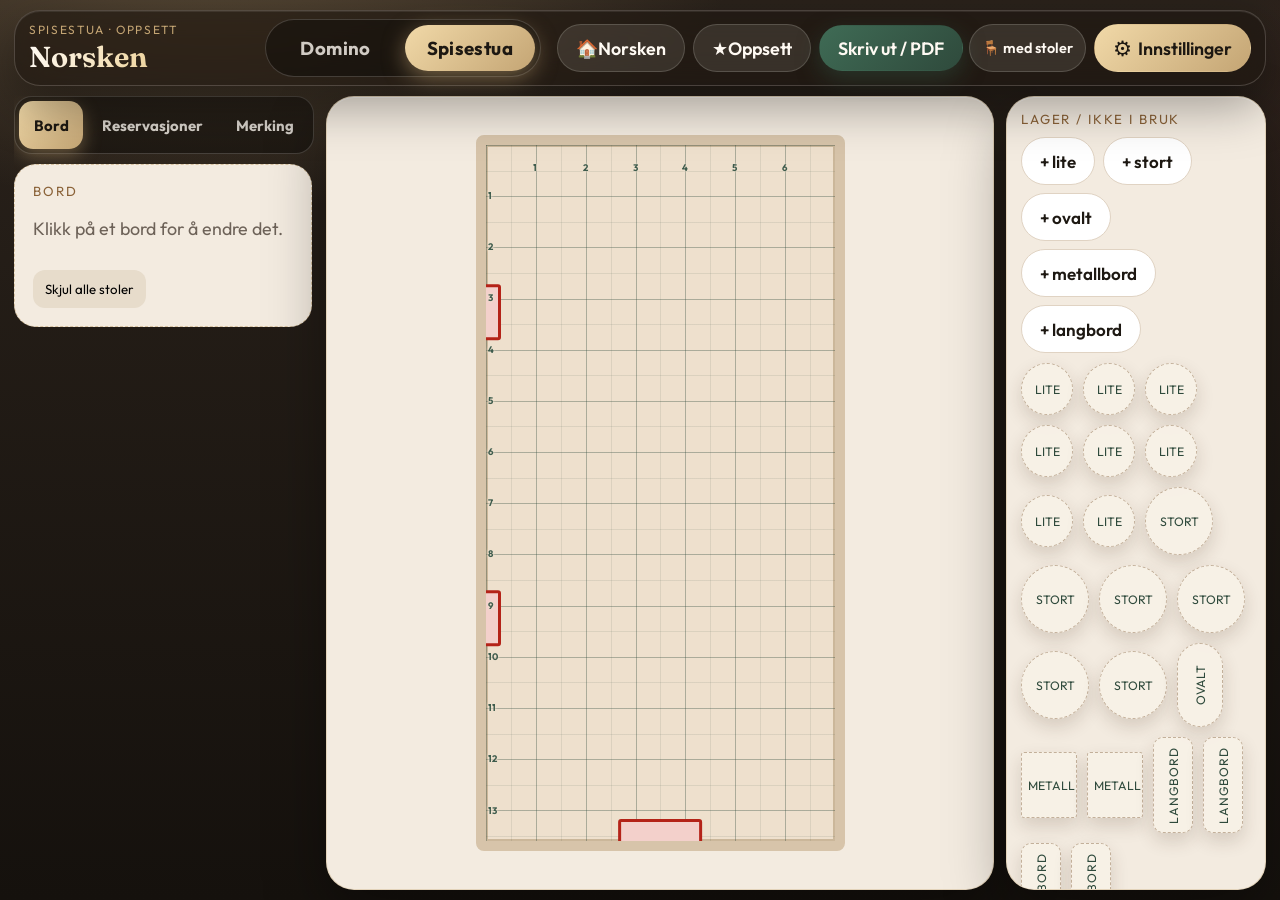
==== extension/index.html @ c7f2cb98 "🏠 Norsken: rooms placed like the real floor plan - The map follows the floor plan: 1772, 1814 and 18" ====
<!DOCTYPE html>
<html lang="no">
  <head>
    <meta charset="utf-8" />
    <meta name="viewport" content="width=device-width, initial-scale=1, viewport-fit=cover" />
    <meta name="theme-color" content="#2a241c" />
    <title>Norsken — Spisestua</title>
    <link rel="preconnect" href="https://fonts.googleapis.com" />
    <link rel="preconnect" href="https://fonts.gstatic.com" crossorigin />
    <link
      href="https://fonts.googleapis.com/css2?family=Fraunces:opsz,wght@9..144,500;9..144,650&family=Outfit:wght@400;500;600;700&display=swap"
      rel="stylesheet"
    />
    <link rel="stylesheet" href="styles.css?v=23" />
  </head>
  <body>
    <div class="app">
      <div class="update-bar" id="update-bar" role="status" hidden>
        <p class="update-text" id="update-text"></p>
        <div class="update-actions">
          <a class="chip big primary" id="update-download" href="https://github.com/uwu6967/norsken/releases/latest" target="_blank" rel="noopener">Last ned</a>
          <button type="button" class="chip big" id="update-reload">Oppdater nå</button>
          <button type="button" class="chip big ghost" id="update-later">Senere</button>
        </div>
      </div>
      <header class="topbar">
        <div class="brand">
          <p class="kicker" data-i18n="kicker">Spisestua · oppsett</p>
          <h1>Norsken</h1>
        </div>
        <nav class="room-switch" aria-label="Rom">
          <button type="button" class="room-tab" data-room="domino">Domino</button>
          <button type="button" class="room-tab" data-room="spisestua">Spisestua</button>
        </nav>
        <div class="topbar-actions">
          <button type="button" class="chip big" id="house-btn" aria-haspopup="dialog" aria-controls="house">🏠 <span id="house-btn-text">Norsken</span></button>
          <button type="button" class="chip big" id="mine-btn" aria-haspopup="dialog" aria-controls="mine-panel">★ <span id="mine-btn-text">Oppsett</span></button>
          <span class="print-group">
            <a class="chip big primary" id="print-btn" href="print.html" target="_blank" rel="noopener">Skriv ut / PDF</a>
            <button type="button" class="chip print-chairs" id="print-chairs" aria-pressed="true" title="Skal stolene være med på utskriften?">🪑 med stoler</button>
          </span>
          <button type="button" class="chip big gear" id="settings-btn" aria-haspopup="dialog" aria-controls="settings">
            <span aria-hidden="true">⚙</span> <span id="settings-btn-text">Innstillinger</span>
          </button>
          <span class="chip sync" id="sync-status" hidden></span>
        </div>
      </header>

      <!-- Mine oppsett: lagrede bordoppsett -->
      <div class="settings-backdrop" id="mine-backdrop" hidden></div>
      <div class="house" id="house" role="dialog" aria-modal="true" aria-labelledby="house-title" hidden>
        <div class="house-card">
          <div class="house-head">
            <div>
              <p class="kicker" id="house-kicker">Norsken</p>
              <h2 id="house-title">Hvor er det folk i dag?</h2>
            </div>
            <button type="button" class="icon-btn settings-close" id="house-close" aria-label="Lukk">✕</button>
          </div>
          <div class="house-times" id="house-times"></div>
          <div class="house-body">
            <svg class="house-map" id="house-map" viewBox="190 690 1360 670" role="img" aria-label="Kart over Norsken"></svg>
            <div class="house-side" id="house-side"></div>
          </div>
          <p class="house-note" id="house-note"></p>
        </div>
      </div>
      <aside class="settings" id="mine-panel" role="dialog" aria-modal="true" aria-labelledby="mine-title" hidden>
        <div class="settings-head">
          <h2 id="mine-title">Oppsett</h2>
          <button type="button" class="icon-btn settings-close" id="mine-close" aria-label="Lukk">✕</button>
        </div>
        <section class="set-group">
          <p class="set-title" id="ready-title">Ferdige oppsett</p>
          <button type="button" class="chip big preset-row" id="preset-btn">Vanlig oppsett</button>
          <button type="button" class="chip big preset-row" id="lunch-btn">Lunsj-oppsett</button>
          <button type="button" class="chip big preset-row" id="jul-btn">Jul-oppsett</button>
          <button type="button" class="chip big preset-row danger-row" id="reset-btn">Tomt rom</button>
          <button type="button" class="chip big preset-row undo-row" id="undo-btn" hidden>↶ Angre</button>
        </section>
        <p class="set-note" id="mine-note">Lagre bordene slik de står nå, og hent dem fram igjen med ett trykk. Navn og merking blir ikke lagret.</p>
        <section class="set-group">
          <label for="mine-name" id="mine-name-label">Navn på oppsettet</label>
          <input id="mine-name" type="text" maxlength="40" autocomplete="off" placeholder="f.eks. Jul-oppsett" />
          <button type="button" class="chip big primary" id="mine-save">Lagre det som står nå</button>
          <p class="set-note" id="mine-msg" hidden></p>
        </section>
        <section class="set-group">
          <p class="set-title" id="mine-list-title">Lagrede oppsett</p>
          <ul class="mine-list" id="mine-list"></ul>
        </section>
        <section class="set-group">
          <p class="set-title" id="mine-move-title">Til en annen PC</p>
          <p class="set-note" id="mine-move-note">Last ned oppsettene som en fil, og åpne fila på den andre PC-en (nettsiden, utvidelsen eller jobb-PC-en).</p>
          <div class="set-pair">
            <button type="button" class="chip big preset-row" id="mine-export">Last ned som fil</button>
            <label class="chip big preset-row" id="mine-import-label">
              <input type="file" id="mine-import" accept=".json,application/json" hidden />
              <span id="mine-import-text">Åpne oppsett-fil</span>
            </label>
          </div>
        </section>
      </aside>

      <!-- Alle innstillinger på ett sted -->
      <div class="settings-backdrop" id="settings-backdrop" hidden></div>
      <aside class="settings" id="settings" role="dialog" aria-modal="true" aria-labelledby="settings-title" hidden>
        <div class="settings-head">
          <h2 id="settings-title">Innstillinger</h2>
          <button type="button" class="icon-btn settings-close" id="settings-close" aria-label="Lukk">✕</button>
        </div>

        <section class="set-group">
          <p class="set-title" id="set-lang-title">Språk</p>
          <button type="button" class="chip toggle-row" id="lang-btn">NO</button>
        </section>

        <section class="set-group">
          <p class="set-title" id="set-view-title">Vis på kartet</p>
          <button type="button" class="chip toggle-row on" id="grid-btn">Rutenett</button>
          <button type="button" class="chip toggle-row on" id="chairs-btn">Med stoler</button>
        </section>

        <section class="set-group">
          <p class="set-title" id="set-book-title">Bordfordeling</p>
          <label for="book-order" id="book-order-label">Prioritet</label>
          <input id="book-order" type="text" autocomplete="off" />
          <p class="set-sub" id="overflow-title">Når Spisestua er full</p>
          <div class="set-pair">
            <button type="button" class="chip toggle-row" id="overflow-redeck">Dekk om et bord (↻)</button>
            <button type="button" class="chip toggle-row" id="overflow-domino">Bruk Domino</button>
          </div>
          <label for="sit-minutes" id="sit-label">Minutter før et bord kan dekkes om</label>
          <input id="sit-minutes" type="number" inputmode="numeric" min="15" max="300" step="5" />
          <ul class="book-rules" id="book-rules"></ul>
        </section>

        <section class="set-group">
          <p class="set-title" id="set-measure-title">Mål</p>
          <button type="button" class="chip toggle-row" id="measure-btn">Mål</button>
          <section class="measure-panel" id="measure-panel" hidden>
            <div class="measure-head">
              <p class="kicker" id="measure-title">Mål i cm</p>
              <p class="measure-note" id="measure-note"></p>
            </div>
            <div class="measure-fields" id="measure-fields"></div>
          </section>
        </section>

      </aside>

      <p class="hint" id="hint" hidden>Blanke bord i lageret. Nummer følger plassen: 1 nede til venstre, 6 oppe til høyre, 16 i midten oppe. Høyre side er 6–11.</p>



      <div class="board">
        <aside class="leftcol" id="leftcol">
          <div class="tabs" role="tablist" aria-label="Verktøy">
            <button type="button" role="tab" class="tab on" data-tab="table" id="tab-table">Bord</button>
            <button type="button" role="tab" class="tab" data-tab="book" id="tab-book">Reservasjoner</button>
            <button type="button" role="tab" class="tab" data-tab="marks" id="tab-marks">Merking</button>
          </div>
          <div class="tab-pane" data-pane="table">
        <aside class="drawer" id="drawer" hidden>
          <div class="drawer-handle"></div>
          <div class="drawer-head">
            <div>
              <p class="kicker" id="drawer-kicker"></p>
              <h2 id="drawer-title"></h2>
            </div>
            <button type="button" class="icon-btn" id="close-drawer" aria-label="Close">✕</button>
          </div>
          <div class="drawer-actions" id="size-row"></div>
          <div class="drawer-actions">
            <button type="button" class="status-btn" id="rotate-btn">Roter</button>
            <button type="button" class="status-btn" id="to-tray-btn">Til lager</button>
          </div>
          <div class="label-row" id="label-row"></div>
          <div class="group-row" id="group-row"></div>
          <div class="drawer-measure" id="drawer-measure"></div>
        </aside>
          <aside class="drawer-empty" id="drawer-empty">
            <p class="kicker" id="drawer-empty-title">Bord</p>
            <p id="drawer-empty-text">Klikk på et bord for å endre det.</p>
            <button type="button" class="nudge wide chairs-toggle" id="chairs-toggle">Skjul alle stoler</button>
          </aside>
          </div>
          <div class="tab-pane" data-pane="book" hidden>
      <section class="brush-panel booking-panel" id="booking-panel">
        <p class="kicker" id="book-title">Reservasjoner</p>
        <div class="res-actions">
          <button type="button" class="chip big primary" id="res-paste">📋 <span id="res-paste-text">Lim inn fra ResDiary</span></button>
          <label class="chip big preset-row res-file">
            <input type="file" id="guest-file" accept=".csv,.txt,text/csv,text/plain" hidden />
            <span id="guest-open">Åpne fil</span>
          </label>
        </div>
        <p class="brush-note" id="res-note"></p>
        <input type="search" class="res-search" id="res-search" autocomplete="off" placeholder="🔍 Søk navn eller bord" aria-label="Søk" hidden />
        <div class="res-unplaced" id="guest-rack">
          <p class="set-title" id="res-unplaced-title">Uten bord</p>
          <ul class="guest-list" id="guest-list"></ul>
        </div>
        <div class="book-row">
          <button type="button" class="status-btn active" id="book-run">Fordel bord automatisk</button>
          <button type="button" class="status-btn" id="book-clear">Ta alle av bordene</button>
          <button type="button" class="status-btn" id="guest-clear">Tøm lista</button>
        </div>
        <p class="set-title" id="res-tables-title">Bordene</p>
        <p class="brush-note" id="res-move-note" hidden></p>
        <ul class="res-tables" id="res-tables"></ul>
      </section>
          </div>
          <div class="tab-pane" data-pane="marks" hidden>
      <section class="brush-panel">
        <p class="kicker" id="brush-title">Merking av plasser</p>
        <p class="brush-note" id="brush-note"></p>
        <div class="brush-row" id="brush-row"></div>
      </section>
      <section class="measure-list" id="measure-list">
        <p class="kicker" id="list-title" hidden>Målliste</p>
        <div id="list-body" hidden></div>
        <div class="seat-summary" id="seat-summary"></div>
        <div class="warnings" id="warnings"></div>
      </section>
          </div>
        </aside>
        <main class="stage">
          <div class="room-wrap">
            <div class="room" id="room" role="application" aria-label="Spisestua"></div>
          </div>
        </main>

        <aside class="tray" id="tray">

          <div class="tray-head">
            <p class="kicker" id="tray-title">Lager / ikke i bruk</p>
            <div class="add-row" id="add-row"></div>
          </div>
          <div class="tray-stack" id="tray-stack"></div>
          <div class="plate-rack">
            <p class="kicker" id="plate-title">Bordplater</p>
            <p class="plate-note" id="plate-note"></p>
            <div class="plate-stack" id="plate-stack"></div>
          </div>
        </aside>
      </div>


      <div class="toast" id="toast" role="status" hidden>
        <span id="toast-text"></span>
        <button type="button" class="toast-btn" id="toast-undo" hidden>↶ Angre</button>
      </div>

      <aside class="painting-card seat-editor" id="seat-editor" role="dialog" aria-labelledby="seat-editor-title" hidden>
        <div class="painting-card-head">
          <h3 id="seat-editor-title">Stol</h3>
          <button type="button" class="icon-btn" id="seat-editor-close" aria-label="Lukk">✕</button>
        </div>
        <p class="set-title" id="seat-editor-mark-title">Merking</p>
        <div class="brush-row chair-marks" id="seat-editor-marks"></div>
        <label for="seat-editor-name" id="seat-editor-name-label">Navn på stolen</label>
        <input id="seat-editor-name" type="text" maxlength="60" autocomplete="off" />
        <label for="seat-editor-input" id="seat-editor-note-label">Notat</label>
        <input id="seat-editor-input" type="text" maxlength="60" autocomplete="off" />
        <div class="book-row">
          <button type="button" class="status-btn active" id="seat-editor-save">Lagre</button>
          <button type="button" class="status-btn" id="seat-editor-clear">Fjern alt</button>
        </div>
      </aside>

      <aside class="painting-card" id="painting-card" hidden>
        <div class="painting-card-head">
          <div>
            <p class="kicker" id="painting-kicker">Maleri</p>
            <h3 id="painting-desc"></h3>
          </div>
          <button type="button" class="icon-btn" id="close-painting" aria-label="Lukk">✕</button>
        </div>
        <label for="painting-name" id="painting-name-label">Navn</label>
        <input id="painting-name" type="text" maxlength="60" autocomplete="off" />
        <p class="painting-hint" id="painting-hint"></p>
      </aside>

    </div>
    <script src="app.js?v=24"></script>
  </body>
</html>
---- extension/styles.css ----
:root {
  --ink: #1d1812;
  --muted: #6d6258;
  --paper: #f3ebe0;
  --paper-2: #e7dccb;
  --pine: #2f4a3c;
  --cream: #fffaf3;
  --door: #b42318;
  --window: #8a6238;
  --gold: #c4a574;
  --warn: #b42318;
  --shadow: 0 18px 50px rgba(40, 28, 16, 0.18);
  --radius: 22px;
}

* {
  box-sizing: border-box;
}

html,
body {
  margin: 0;
  min-height: 100%;
  background:
    radial-gradient(1200px 600px at 10% -10%, #fff7ea 0%, transparent 50%),
    linear-gradient(180deg, #2a241c 0%, #1a1612 100%);
  color: var(--ink);
  font-family: Outfit, system-ui, sans-serif;
}

.app {
  max-width: 1180px;
  margin: 0 auto;
  padding: 18px 16px calc(24px + env(safe-area-inset-bottom));
}

.topbar {
  display: flex;
  justify-content: space-between;
  gap: 12px;
  align-items: end;
  color: var(--cream);
}

.kicker {
  margin: 0 0 2px;
  letter-spacing: 0.14em;
  text-transform: uppercase;
  font-size: 0.68rem;
  color: var(--gold);
}

h1 {
  margin: 0;
  font-family: Fraunces, Georgia, serif;
  font-size: 2.1rem;
  font-weight: 650;
}

.hint {
  color: rgba(255, 250, 243, 0.72);
  font-size: 0.92rem;
  margin: 12px 0 16px;
}

.topbar-actions,
.add-row,
.drawer-actions,
.numbers {
  display: flex;
  flex-wrap: wrap;
  gap: 8px;
}

.chip,
.icon-btn,
.status-btn,
.num-btn,
.add-btn,
.nudge {
  border: 0;
  cursor: pointer;
  font: inherit;
}

.chip,
.add-btn {
  background: rgba(255, 250, 243, 0.1);
  color: var(--cream);
  border: 1px solid rgba(255, 250, 243, 0.16);
  border-radius: 999px;
  padding: 8px 12px;
  font-size: 0.82rem;
  text-decoration: none;
  display: inline-flex;
  align-items: center;
}

.chip.ghost {
  opacity: 0.72;
}

.chip.on {
  background: var(--gold);
  color: var(--ink);
  border-color: transparent;
}

/* --- Mål panel ---------------------------------------------------------- */

.measure-panel {
  background: var(--paper);
  border-radius: 22px;
  box-shadow: var(--shadow);
  padding: 14px 16px 16px;
  margin-bottom: 14px;
}

.measure-panel .kicker {
  color: var(--window);
}

.measure-note {
  margin: 2px 0 12px;
  font-size: 0.84rem;
  color: var(--muted);
  max-width: 62ch;
}

.measure-fields {
  display: grid;
  grid-template-columns: repeat(auto-fit, minmax(170px, 1fr));
  gap: 10px 14px;
}

.field {
  display: grid;
  gap: 5px;
  font-size: 0.8rem;
  color: var(--muted);
}

.field .est {
  font-style: normal;
  font-size: 0.68rem;
  letter-spacing: 0.06em;
  text-transform: uppercase;
  color: var(--door);
  background: #f7ddd9;
  border-radius: 999px;
  padding: 1px 7px;
  margin-left: 4px;
}

input,
textarea {
  width: 100%;
  border: 1px solid #e0d3c3;
  border-radius: 12px;
  padding: 10px 12px;
  font: inherit;
  color: var(--ink);
  background: white;
}

.board {
  display: grid;
  gap: 14px;
}

.stage,
.tray,
.drawer,
.measure-list {
  background: var(--paper);
  border-radius: 28px;
  box-shadow: var(--shadow);
}

.stage {
  padding: 16px 14px 12px;
}

.room-wrap {
  position: relative;
}

.room {
  position: relative;
  width: min(100%, calc(72vh * 7 / 13.6), 460px);
  margin: 0 auto;
  aspect-ratio: 7 / 13.6;
  background: #eee0cd;
  border: 10px solid #d7c4aa;
  border-radius: 8px;
  box-shadow: inset 0 0 0 2px #cbb79a;
  overflow: hidden;
  touch-action: none;
}

.room.no-grid {
  background:
    linear-gradient(180deg, rgba(255, 255, 255, 0.35), transparent 18%),
    repeating-linear-gradient(90deg, #e9dcc9 0 18px, #e3d4bd 18px 36px);
}

/* metre grid — one square = 1 m, faint half-metre lines */
.grid-layer {
  position: absolute;
  inset: 0;
  pointer-events: none;
  z-index: 0;
  background-image:
    repeating-linear-gradient(90deg, rgba(47, 74, 60, 0.28) 0 1px, transparent 1px var(--m-x)),
    repeating-linear-gradient(180deg, rgba(47, 74, 60, 0.28) 0 1px, transparent 1px var(--m-y)),
    repeating-linear-gradient(90deg, rgba(47, 74, 60, 0.1) 0 1px, transparent 1px calc(var(--m-x) / 2)),
    repeating-linear-gradient(180deg, rgba(47, 74, 60, 0.1) 0 1px, transparent 1px calc(var(--m-y) / 2));
}

.ruler-layer {
  position: absolute;
  inset: 0;
  pointer-events: none;
  /* above the doors (4) and the furniture (5) or their tick numbers are
     hidden; below the tables (20). pointer-events:none keeps dragging intact. */
  z-index: 7;
  font-size: 0.56rem;
  font-weight: 700;
  color: #3f5c4d;
  text-shadow: 0 0 3px #eee0cd, 0 0 3px #eee0cd;
}

.ruler-layer .tick {
  position: absolute;
  line-height: 1;
}

.ruler-layer .tick.top {
  /* clear of the window strip (top: 0, height 1.6% + 3px border) — at 2px the
     metres under the glass were invisible, and on top of it they were ugly. */
  top: 2.6%;
  transform: translateX(-50%);
}

.ruler-layer .tick.left {
  left: 2px;
  transform: translateY(-50%);
}

.fixture {
  position: absolute;
}

.window {
  top: 0;
  left: 24%;
  width: 52%;
  height: 1.6%;
  pointer-events: none;
  background: linear-gradient(180deg, #c9e7f4, #7ea9c4);
  border-bottom: 3px solid var(--window);
  z-index: 2;
}

.door {
  background: #f3d0cb;
  border: 3px solid var(--door);
  border-radius: 3px;
  cursor: grab;
  touch-action: none;
  padding: 0;
  z-index: 4;
}

.door:active {
  cursor: grabbing;
}

.door.left {
  left: -1.2%;
  width: 5.5%;
  height: 8%;
  transform: translateY(-50%);
}

.door.bottom {
  bottom: -1%;
  width: 24%;
  height: 4.2%;
  transform: translateX(-50%);
}

.corner {
  top: 0;
  right: 0;
  width: 6%;
  height: 3.4%;
  pointer-events: none;
  background: #2b261f;
  border-radius: 0 0 0 3px;
  z-index: 2;
}

.furniture {
  position: absolute;
  transform: translate(-50%, -50%);
  display: grid;
  place-items: center;
  border: 2px solid #8a6238;
  border-radius: 4px;
  background: repeating-linear-gradient(45deg, #cbb08a 0 6px, #c0a37c 6px 12px);
  color: #3d3024;
  font: inherit;
  cursor: grab;
  touch-action: none;
  user-select: none;
  padding: 0;
  z-index: 5;
}

.furniture:active {
  cursor: grabbing;
}

.furn-tag {
  font-size: 0.46rem;
  letter-spacing: 0.06em;
  text-transform: uppercase;
  text-align: center;
  line-height: 1.1;
  padding: 0 2px;
}

.table {
  position: absolute;
  display: grid;
  place-items: center;
  transform: translate(-50%, -50%);
  border: 1px dashed #c3b09a;
  background: rgba(247, 241, 230, 0.96);
  color: var(--pine);
  font: inherit;
  box-shadow: 0 8px 18px rgba(60, 40, 20, 0.16);
  cursor: grab;
  touch-action: none;
  user-select: none;
  z-index: 6;
}

.table .stack {
  display: grid;
  place-items: center;
  gap: 1px;
  line-height: 1;
}

.table .floor-size {
  font-size: 0.48rem;
  letter-spacing: 0.06em;
  color: var(--muted);
}

.table:active,
.table.dragging {
  cursor: grabbing;
  z-index: 20;
}

.table.round {
  border-radius: 50%;
}

/* table 16: straight sides, round ends */
.table.oval {
  border-radius: 999px;
}

.table.plate {
  border-radius: 10px;
}

.table .num {
  font-family: Fraunces, Georgia, serif;
  font-weight: 650;
  line-height: 1;
  font-size: clamp(0.7rem, 2.4vw, 1.05rem);
}

.table .size-tag {
  font-size: 0.68rem;
  letter-spacing: 0.04em;
  text-transform: uppercase;
}

.drag-ghost {
  position: fixed !important;
  left: 0;
  top: 0;
  width: 72px !important;
  height: 72px !important;
  pointer-events: none !important;
  z-index: 80;
}

.drag-ghost.door.left {
  width: 22px !important;
  height: 56px !important;
}

.drag-ghost.door.bottom {
  width: 88px !important;
  height: 18px !important;
}

.table.selected {
  outline: 3px solid var(--ink);
  outline-offset: 3px;
  border-style: solid;
}

.scale-note {
  margin: 10px 0 2px;
  text-align: center;
  font-size: 0.74rem;
  letter-spacing: 0.06em;
  text-transform: uppercase;
  color: var(--muted);
}

.tray {
  padding: 14px;
  min-height: 180px;
  transition: box-shadow 0.15s ease, background 0.15s ease;
}

.tray.drop {
  background: #efe3d2;
  box-shadow: inset 0 0 0 3px var(--pine);
}

.tray-head {
  display: flex;
  justify-content: space-between;
  gap: 8px;
  align-items: start;
  margin-bottom: 10px;
}

.tray .kicker {
  color: var(--window);
}

.add-btn {
  background: white;
  color: var(--ink);
  border: 1px solid #e0d3c3;
}

.tray-stack {
  display: flex;
  flex-wrap: wrap;
  gap: 10px;
  align-items: center;
  min-height: 88px;
}

.tray .table {
  position: relative;
  left: auto;
  top: auto;
  transform: none;
}

.tray .table.small {
  width: 52px;
  height: 52px;
}

.tray .table.big {
  width: 68px;
  height: 68px;
}

.tray .table.long {
  width: 40px;
  height: 96px;
}

/* "LANGBORD" is ~63px wide and the tray pill is 40px, so the label used to
   spill over the neighbouring one. The pill is tall, not wide — run the text
   down it instead of across. */
.tray .table.long .size-tag {
  writing-mode: vertical-rl;
  transform: rotate(180deg);
  letter-spacing: 0.08em;
}

.tray .table .size-tag {
  max-width: 100%;
}

.drawer {
  margin-top: 14px;
  padding: 12px 16px 16px;
}

.drawer-handle {
  width: 44px;
  height: 4px;
  border-radius: 99px;
  background: #d8ccbe;
  margin: 0 auto 10px;
}

.drawer-head {
  display: flex;
  justify-content: space-between;
  align-items: start;
}

.drawer h2 {
  margin: 0;
  font-family: Fraunces, Georgia, serif;
}

.icon-btn {
  background: transparent;
  font-size: 1.1rem;
  color: var(--muted);
}

.status-btn,
.num-btn {
  border-radius: 999px;
  padding: 8px 12px;
  background: var(--paper-2);
}

.num-btn.active,
.status-btn.active {
  background: var(--pine);
  color: white;
}

/* A plate laid into a gap. It is a button now: clicking it takes the plate
   back out and the gap closes. */
.plate-insert {
  position: absolute;
  transform: translate(-50%, -50%);
  border: 1px solid #9c7f57;
  border-radius: 2px;
  background: repeating-linear-gradient(90deg, #e6d3b3 0 4px, #dcc59f 4px 8px);
  box-shadow: inset 0 0 0 1px rgba(255, 255, 255, 0.35);
  padding: 0;
  cursor: pointer;
  z-index: 6;
}

.plate-insert:hover,
.plate-insert:focus-visible {
  border-color: #7d1f1f;
  box-shadow: inset 0 0 0 1px rgba(255, 255, 255, 0.35), 0 0 0 2px rgba(125, 31, 31, 0.35);
}

.gap-target {
  position: absolute;
  transform: translate(-50%, -50%);
  border: 2px dashed #7d5a2e;
  border-radius: 3px;
  background: rgba(214, 178, 122, 0.3);
  pointer-events: none;
  z-index: 7;
}

/* number + people + guest name, side by side in the drawer */
.people-field .people-steps {
  display: inline-flex;
  align-items: center;
  gap: 4px;
}

.people-field .people-count {
  min-width: 1.6em;
  text-align: center;
  font-variant-numeric: tabular-nums;
}

/* the guest name is the long field: let it take the rest of the row, and the
   whole row on a phone */
.name-field {
  flex: 1 1 260px;
  min-width: 200px;
}

.name-field input {
  width: 100%;
  text-align: left;
  font-size: 0.95rem;
}

/* a guest name on the map: it is what the printout is really for, so it is
   the big text and the table number shrinks under it */
.table .guest-name {
  font-family: Fraunces, Georgia, serif;
  font-weight: 650;
  font-size: clamp(0.55rem, 1.5vw, 0.78rem);
  line-height: 1.05;
  text-align: center;
  overflow-wrap: anywhere;
  padding: 0 2px;
}

.table .num.small {
  font-size: 0.6rem;
  opacity: 0.65;
}

.plate-rack {
  margin-top: 16px;
  padding-top: 14px;
  border-top: 1px solid rgba(61, 48, 36, 0.18);
}

.plate-note {
  margin: 2px 0 10px;
  font-size: 0.8rem;
  line-height: 1.35;
  color: var(--muted);
}

.plate-note.warn {
  color: #7d1f1f;
  font-weight: 600;
}

.plate-line {
  margin: 8px 0 4px;
  font-size: 0.78rem;
  letter-spacing: 0.02em;
  color: var(--muted);
}

.plate-row {
  display: flex;
  flex-wrap: wrap;
  gap: 6px;
  align-items: center;
  min-height: 30px;
}

.plate-chip {
  display: inline-grid;
  place-items: center;
  height: 30px;
  border: 1px solid #9c7f57;
  border-radius: 3px;
  background: repeating-linear-gradient(90deg, #e6d3b3 0 4px, #dcc59f 4px 8px);
  color: #3d3024;
  font: inherit;
  font-size: 0.68rem;
  font-weight: 700;
  cursor: grab;
  touch-action: none;
  user-select: none;
  padding: 0 4px;
}

.plate-chip:active {
  cursor: grabbing;
}

.plate-chip.plateS {
  width: 26px;
}
.plate-chip.plateM {
  width: 34px;
}
.plate-chip.plateL {
  width: 38px;
}
.plate-chip.plateXL {
  width: 44px;
}

.plate-empty {
  color: var(--muted);
  font-size: 0.8rem;
}

.group-row {
  margin-top: 12px;
  border-top: 1px solid #e0d3c3;
  padding-top: 10px;
  display: grid;
  gap: 6px;
  justify-items: start;
}

.group-head {
  margin: 0;
  font-size: 0.68rem;
  letter-spacing: 0.1em;
  text-transform: uppercase;
  color: var(--muted);
}

.gap-line {
  margin: 0;
  font-size: 0.9rem;
}

/* --- setemerker / seat marks -------------------------------------------- */

.seat {
  position: absolute;
  transform: translate(-50%, -50%);
  display: grid;
  place-items: center;
  border: 1.5px solid #bdaa93;
  border-radius: 3px;
  background: rgba(255, 252, 246, 0.82);
  color: var(--muted);
  font: inherit;
  font-size: 0.5rem;
  font-weight: 700;
  line-height: 1;
  padding: 0;
  cursor: pointer;
  /* under the tables, so a chair can never cover a table number */
  z-index: 4;
}

.seat.marked {
  box-shadow: 0 0 0 1.5px rgba(255, 252, 246, 0.9);
  z-index: 5;
}

.brush-panel {
  background: var(--paper);
  border-radius: 22px;
  box-shadow: var(--shadow);
  padding: 12px 16px 14px;
  margin-bottom: 14px;
}

.brush-panel .kicker {
  color: var(--window);
}

.brush-note {
  margin: 2px 0 10px;
  font-size: 0.84rem;
  color: var(--muted);
}

.brush-row {
  display: flex;
  flex-wrap: wrap;
  gap: 6px;
}

.brush {
  display: inline-flex;
  align-items: center;
  gap: 6px;
  border: 1px solid #e0d3c3;
  background: white;
  border-radius: 999px;
  padding: 5px 12px 5px 6px;
  font: inherit;
  font-size: 0.82rem;
  cursor: pointer;
  color: var(--ink);
}

.brush.active {
  border-color: var(--ink);
  box-shadow: inset 0 0 0 1px var(--ink);
}

.brush .dot,
.seat-chip {
  display: inline-grid;
  place-items: center;
  width: 20px;
  height: 20px;
  border-radius: 5px;
  font-size: 0.6rem;
  font-weight: 700;
}

.seat-chip {
  width: 19px;
  height: 19px;
  vertical-align: middle;
}

.seat-summary {
  margin-top: 12px;
}

.seat-list {
  margin: 6px 0 0;
  padding-left: 0;
  list-style: none;
  font-size: 0.88rem;
  display: grid;
  gap: 5px;
}

.nudge.wide {
  width: auto;
  padding: 0 12px;
  font-size: 0.78rem;
}

/* --- table number ------------------------------------------------------- */

.label-row {
  display: flex;
  align-items: end;
  flex-wrap: wrap;
  gap: 8px;
  margin-top: 12px;
}

.label-field {
  display: grid;
  gap: 4px;
  font-size: 0.68rem;
  letter-spacing: 0.1em;
  text-transform: uppercase;
  color: var(--muted);
}

.label-field input {
  width: 92px;
  font-family: Fraunces, Georgia, serif;
  font-weight: 650;
  font-size: 1.05rem;
  text-align: center;
  padding: 6px 8px;
}

.manual-tag {
  font-size: 0.66rem;
  letter-spacing: 0.08em;
  text-transform: uppercase;
  color: var(--window);
  background: #f0e4d2;
  border-radius: 999px;
  padding: 4px 10px;
}

/* --- measurements in the drawer ----------------------------------------- */

.drawer-measure {
  margin-top: 12px;
  border-top: 1px solid #e0d3c3;
  padding-top: 10px;
}

.m-size {
  margin: 0 0 8px;
  font-weight: 600;
}

.m-grid {
  margin: 0;
  display: grid;
  grid-template-columns: repeat(auto-fit, minmax(190px, 1fr));
  gap: 8px 16px;
}

.m-grid div {
  margin: 0;
}

.m-grid dt {
  font-size: 0.68rem;
  letter-spacing: 0.1em;
  text-transform: uppercase;
  color: var(--muted);
}

.m-grid dd {
  margin: 2px 0 0;
  font-size: 0.9rem;
  line-height: 1.45;
}

.tight {
  color: var(--warn);
  font-weight: 600;
}

.nudge-row {
  display: flex;
  flex-wrap: wrap;
  align-items: center;
  gap: 6px;
  margin-top: 12px;
}

.nudge-label {
  font-size: 0.72rem;
  letter-spacing: 0.08em;
  text-transform: uppercase;
  color: var(--muted);
  margin-right: 4px;
}

.nudge {
  width: 38px;
  height: 38px;
  border-radius: 12px;
  background: var(--paper-2);
  font-size: 1rem;
}

.nudge:active {
  background: var(--pine);
  color: white;
}

/* --- målliste ------------------------------------------------------------ */

.measure-list {
  margin-top: 14px;
  padding: 14px 16px 16px;
}

.measure-list .kicker {
  color: var(--window);
}

.empty {
  margin: 8px 0 0;
  color: var(--muted);
  font-size: 0.9rem;
}

.table-scroll {
  overflow-x: auto;
  margin-top: 8px;
}

.measure-table {
  width: 100%;
  border-collapse: collapse;
  font-size: 0.86rem;
  white-space: nowrap;
}

.measure-table th {
  text-align: left;
  font-size: 0.66rem;
  letter-spacing: 0.1em;
  text-transform: uppercase;
  color: var(--muted);
  font-weight: 600;
  padding: 0 12px 6px 0;
}

.measure-table td {
  padding: 6px 12px 6px 0;
  border-top: 1px solid #e3d6c5;
}

.measure-table .num-cell {
  font-family: Fraunces, Georgia, serif;
  font-weight: 650;
  font-size: 1rem;
}

.warnings {
  margin-top: 12px;
  font-size: 0.88rem;
}

.warnings .basis {
  color: var(--muted);
  font-size: 0.82rem;
}

.warnings .ok {
  margin: 0;
  color: var(--pine);
}

.warnings .warn-title {
  margin: 0 0 6px;
  color: var(--warn);
  font-weight: 600;
}

.warnings ul {
  margin: 0;
  padding-left: 18px;
  color: var(--ink);
}

.warnings li {
  margin-bottom: 2px;
}

@media (min-width: 900px) {
  .board {
    grid-template-columns: minmax(0, 1fr) 280px;
    align-items: start;
  }
  .tray {
    min-height: 260px;
  }
  h1 {
    font-size: 2.6rem;
  }
}

@media print {
  body {
    background: white;
  }
  .topbar,
  .hint,
  .tray,
  .drawer,
  .measure-panel {
    display: none !important;
  }
  .stage,
  .measure-list {
    box-shadow: none;
    background: white;
  }
}

/* two-tap confirm + shared-plan status */
.chip.armed { background: #b8462f; color: #fff; border-color: #b8462f; }
.chip.sync { cursor: default; font-size: 0.78rem; opacity: 0.9; background: transparent; }
.chip.sync[data-status="saved"]::before { content: "● "; color: #3f8a5a; }
.chip.sync[data-status="error"]::before,
.chip.sync[data-status="readonly"]::before { content: "● "; color: #c0603c; }

/* per-table langbord size */
.custom-size { display: flex; flex-wrap: wrap; align-items: flex-end; gap: 8px 12px; width: 100%; margin-top: 6px; padding-top: 8px; border-top: 1px dashed rgba(60, 45, 30, 0.25); }
.custom-size .custom-title { width: 100%; font-size: 0.8rem; font-weight: 600; letter-spacing: 0.04em; text-transform: uppercase; opacity: 0.75; }
.custom-size input { width: 6.5em; }

/* Malerier: thin gold bars just inside the wall. No text on the map;
   tapping one opens the painting card with its name. */
.painting {
  padding: 0;
  border: 0;
  border-radius: 2px;
  background: linear-gradient(90deg, #b88a2e, #e7c46a 50%, #b88a2e);
  box-shadow: 0 0 0 1px rgba(60, 40, 10, 0.55);
  cursor: grab;
  touch-action: none;
  z-index: 6;
}
.painting::after {
  content: "";
  position: absolute;
  inset: -8px;
}
.painting.active {
  box-shadow: 0 0 0 2px #1d1812, 0 0 0 4px #e7c46a;
}
.painting.left,
.painting.right {
  width: 1.4%;
  min-width: 5px;
  transform: translateY(-50%);
}
.painting.left {
  left: 0.5%;
}
.painting.right {
  right: 0.5%;
  background: linear-gradient(270deg, #b88a2e, #e7c46a 50%, #b88a2e);
}
.painting.top,
.painting.bottom {
  height: 0.7%;
  min-height: 5px;
  transform: translateX(-50%);
  background: linear-gradient(180deg, #b88a2e, #e7c46a 50%, #b88a2e);
}
.painting.top {
  top: 2%;
}
.painting.bottom {
  bottom: 0.4%;
}
.drag-ghost.painting {
  opacity: 0.8;
}
.painting-card {
  position: fixed;
  left: max(12px, env(safe-area-inset-left, 0px));
  bottom: calc(12px + env(safe-area-inset-bottom, 0px));
  z-index: 60;
  width: min(340px, calc(100vw - 24px));
  background: #f5ecdf;
  color: #1d1812;
  border: 1px solid #c9b48f;
  border-radius: 14px;
  padding: 12px 14px 14px;
  box-shadow: 0 10px 30px rgba(0, 0, 0, 0.35);
}
.painting-card-head {
  display: flex;
  justify-content: space-between;
  align-items: flex-start;
  gap: 8px;
}
.painting-card h3 {
  margin: 2px 0 8px;
  font-size: 1.05rem;
}
.painting-card label {
  display: block;
  font-size: 0.8rem;
  font-weight: 600;
  margin-bottom: 4px;
}
.painting-card input {
  width: 100%;
  box-sizing: border-box;
  font: inherit;
  font-size: 16px;
  padding: 8px 10px;
  border: 1px solid #b9a27a;
  border-radius: 8px;
  background: #fffaf2;
  color: #1d1812;
}
.painting-card .painting-hint {
  margin: 6px 0 0;
  font-size: 0.78rem;
  color: #5b4e3c;
}

.people-steps .nudge.active {
  background: #1d1812;
  color: #f5ecdf;
}

.plate-plan {
  display: flex;
  flex-wrap: wrap;
  align-items: flex-end;
  gap: 8px;
  width: 100%;
  margin-top: 6px;
  padding-top: 8px;
  border-top: 1px dashed rgba(0, 0, 0, 0.18);
}
.plate-plan input {
  width: 5.5em;
  font-size: 16px;
}
.plan-note {
  flex-basis: 100%;
  margin: 2px 0 0;
  font-weight: 600;
}

/* chairs turn to face their table; the thick edge is the back */
.seat {
  border-top-width: 4px;
  border-top-color: #8a6f4d;
}
.seat > span {
  display: block;
  pointer-events: none;
}
.seat.clash {
  border-color: #c0392b;
  border-top-color: #c0392b;
  background: #fbd9d4;
}

.booking-panel summary {
  cursor: pointer;
  list-style: none;
}
.booking-panel summary::-webkit-details-marker {
  display: none;
}
.booking-panel summary .kicker::after {
  content: " ▾";
}
.booking-panel textarea,
.booking-panel input {
  width: 100%;
  box-sizing: border-box;
  font: inherit;
  font-size: 16px;
  padding: 8px 10px;
  border: 1px solid #c9b48f;
  border-radius: 10px;
  background: #fffaf2;
  color: #1d1812;
}
.booking-panel textarea {
  min-height: 7.5em;
  resize: vertical;
}
.booking-panel .book-row {
  display: flex;
  flex-wrap: wrap;
  gap: 8px;
  margin: 8px 0;
}
.booking-panel label {
  display: block;
  font-size: 0.8rem;
  font-weight: 600;
  margin-top: 8px;
}
.book-extra {
  margin: 8px 0 0;
}

/* a seat with a free-text note gets a small star, like the ✱ on the paper plan */
.seat.noted::after {
  content: "✱";
  position: absolute;
  top: -7px;
  right: -7px;
  font-size: 11px;
  line-height: 1;
  color: #1d1812;
  background: #ffe866;
  border-radius: 50%;
  padding: 1px 2px;
  pointer-events: none;
}
.brush .note-dot {
  background: #ffe866;
  color: #1d1812;
}

/* --- Dagens liste: guest names from ResDiary, dragged onto tables -------- */
.guest-rack {
  margin-bottom: 14px;
  padding-bottom: 14px;
  border-bottom: 1px solid rgba(61, 48, 36, 0.18);
}
.guest-open {
  cursor: pointer;
}
.guest-list {
  list-style: none;
  margin: 10px 0 0;
  padding: 0;
  display: grid;
  gap: 6px;
  max-height: 60vh;
  overflow-y: auto;
}
.guest-item {
  display: flex;
  flex-wrap: wrap;
  align-items: center;
  gap: 4px 8px;
  background: white;
  border: 1px solid #e0d3c3;
  border-radius: 10px;
  padding: 7px 10px;
  font-size: 0.86rem;
  cursor: grab;
  touch-action: none;
  user-select: none;
}
.guest-item:active {
  cursor: grabbing;
}
.guest-item .g-time {
  font-variant-numeric: tabular-nums;
  font-weight: 600;
  color: var(--pine);
}
.guest-item .g-name {
  flex: 1 1 auto;
  min-width: 0;
  font-weight: 600;
  overflow-wrap: anywhere;
}
.guest-item .g-pax {
  color: var(--muted);
}
.guest-item .g-note {
  flex-basis: 100%;
  color: var(--muted);
  font-size: 0.76rem;
}
.guest-item.placed {
  background: var(--paper-2);
  opacity: 0.75;
}
.guest-item .g-table {
  font-weight: 700;
  color: var(--pine);
}
.guest-item .g-x {
  border: 0;
  background: transparent;
  color: var(--muted);
  cursor: pointer;
  font: inherit;
  padding: 0 2px;
}
.drag-ghost.guest-item {
  width: auto !important;
  height: auto !important;
  max-width: 240px;
  opacity: 0.92;
  box-shadow: var(--shadow);
}
#room .table.guest-target {
  outline: 3px solid var(--pine);
  outline-offset: 3px;
}

/* hidden chips (presets only in Spisestua) */
.chip[hidden] {
  display: none !important;
}


/* =====================================================================
   NEW LOOK (2026-11-13): big, calm, easy to hit – and a bit of show.
   Everything below overrides the older rules above.
   ===================================================================== */

:root {
  --glass: rgba(255, 250, 243, 0.08);
  --glass-line: rgba(255, 250, 243, 0.18);
  --glow: rgba(196, 165, 116, 0.55);
  --burgundy: #7a2a35;
}

html {
  font-size: 17px; /* bigger text everywhere */
}

body {
  background:
    radial-gradient(900px 520px at 12% -8%, rgba(196, 165, 116, 0.35), transparent 60%),
    radial-gradient(800px 600px at 95% 10%, rgba(122, 42, 53, 0.45), transparent 60%),
    radial-gradient(900px 700px at 50% 110%, rgba(47, 74, 60, 0.55), transparent 60%),
    linear-gradient(180deg, #2a221b 0%, #15110d 100%);
  background-attachment: fixed;
  background-size: 140% 140%, 140% 140%, 140% 140%, 100% 100%;
  animation: aurora 26s ease-in-out infinite alternate;
}

@keyframes aurora {
  0% {
    background-position: 0% 0%, 100% 0%, 50% 100%, 0 0;
  }
  100% {
    background-position: 30% 20%, 70% 30%, 40% 70%, 0 0;
  }
}

/* --- top bar: glass, sticky ------------------------------------------- */
.topbar {
  position: relative;
  z-index: 40;
  display: flex;
  flex-wrap: wrap;
  align-items: center;
  gap: 14px 18px;
  padding: 14px 18px;
  border-radius: 26px;
  background: rgba(30, 24, 18, 0.62);
  border: 1px solid var(--glass-line);
  box-shadow: 0 20px 50px rgba(0, 0, 0, 0.35), inset 0 1px 0 rgba(255, 255, 255, 0.08);
  backdrop-filter: blur(14px) saturate(140%);
  -webkit-backdrop-filter: blur(14px) saturate(140%);
}

.brand {
  margin-right: auto;
}

.topbar .kicker {
  font-size: 0.78rem;
}

h1 {
  font-size: 2.4rem;
  background: linear-gradient(100deg, #fffaf3 0%, #f1d9a8 30%, #c4a574 50%, #fffaf3 70%, #f1d9a8 100%);
  background-size: 250% 100%;
  -webkit-background-clip: text;
  background-clip: text;
  color: transparent;
  animation: shimmer 7s linear infinite;
}

@keyframes shimmer {
  to {
    background-position: -250% 0;
  }
}

/* --- room switch: one big segmented control --------------------------- */
.room-switch {
  display: inline-flex;
  padding: 5px;
  gap: 4px;
  border-radius: 999px;
  background: rgba(0, 0, 0, 0.35);
  border: 1px solid var(--glass-line);
}

.room-tab {
  min-height: 52px;
  min-width: 130px;
  padding: 0 22px;
  border: 0;
  border-radius: 999px;
  background: transparent;
  color: rgba(255, 250, 243, 0.8);
  font: inherit;
  font-size: 1.1rem;
  font-weight: 700;
  letter-spacing: 0.02em;
  cursor: pointer;
  transition: background 0.25s ease, color 0.25s ease, box-shadow 0.25s ease, transform 0.15s ease;
}

.room-tab:hover {
  color: #fffaf3;
}

.room-tab.on {
  background: linear-gradient(135deg, #f1d9a8, #c4a574);
  color: #1d1812;
  box-shadow: 0 6px 22px var(--glow);
}

/* --- buttons: big and friendly ---------------------------------------- */
.chip,
.add-btn,
.status-btn,
.num-btn {
  min-height: 48px;
  padding: 10px 18px;
  font-size: 1rem;
  font-weight: 600;
  transition: transform 0.15s ease, box-shadow 0.2s ease, background 0.2s ease;
}

.chip.big {
  min-height: 52px;
  padding: 12px 22px;
  font-size: 1.05rem;
  border-radius: 999px;
}

.chip:hover,
.add-btn:hover,
.status-btn:hover {
  transform: translateY(-2px);
  box-shadow: 0 10px 24px rgba(0, 0, 0, 0.25);
}

.chip:active,
.status-btn:active {
  transform: translateY(0) scale(0.98);
}

.chip.primary {
  background: linear-gradient(135deg, #3f6b55, #2f4a3c);
  color: #fffaf3;
  border-color: transparent;
  box-shadow: 0 8px 22px rgba(47, 74, 60, 0.55);
}

.chip.gear {
  background: linear-gradient(135deg, #f1d9a8, #c4a574);
  color: #1d1812;
  border-color: transparent;
}

.chip.gear span[aria-hidden] {
  display: inline-block;
  font-size: 1.25rem;
  margin-right: 6px;
  transition: transform 0.6s ease;
}

.chip.gear:hover span[aria-hidden] {
  transform: rotate(120deg);
}

.status-btn.active {
  background: linear-gradient(135deg, #3f6b55, #2f4a3c);
}

:focus-visible {
  outline: 3px solid #f1d9a8;
  outline-offset: 3px;
}

.hint {
  font-size: 1rem;
  color: rgba(255, 250, 243, 0.9);
  margin: 16px 4px;
}

/* --- panels: warm paper with a soft gold edge ------------------------- */
.stage,
.tray,
.drawer,
.measure-list,
.brush-panel {
  border: 1px solid rgba(196, 165, 116, 0.35);
  box-shadow: 0 24px 60px rgba(0, 0, 0, 0.35), inset 0 1px 0 rgba(255, 255, 255, 0.6);
}

.kicker {
  font-size: 0.78rem;
}

.brush {
  min-height: 44px;
  font-size: 0.95rem;
}

.booking-panel summary {
  min-height: 44px;
  display: flex;
  align-items: center;
}

.booking-panel summary .kicker {
  font-size: 0.95rem;
}

/* --- the settings panel ------------------------------------------------ */
.settings-backdrop {
  position: fixed;
  inset: 0;
  z-index: 90;
  background: rgba(10, 8, 6, 0.55);
  backdrop-filter: blur(4px);
  -webkit-backdrop-filter: blur(4px);
  opacity: 0;
  transition: opacity 0.22s ease;
}

.settings-backdrop.open {
  opacity: 1;
}

.settings {
  position: fixed;
  top: 0;
  right: 0;
  bottom: 0;
  z-index: 100;
  width: min(460px, 100vw);
  overflow-y: auto;
  padding: 22px 22px calc(28px + env(safe-area-inset-bottom));
  background:
    radial-gradient(500px 300px at 100% 0%, rgba(196, 165, 116, 0.25), transparent 70%),
    var(--paper);
  border-left: 1px solid rgba(196, 165, 116, 0.5);
  box-shadow: -30px 0 80px rgba(0, 0, 0, 0.45);
  transform: translateX(104%);
  transition: transform 0.24s cubic-bezier(0.2, 0.8, 0.2, 1);
}

.settings.open {
  transform: translateX(0);
}

.settings-head {
  display: flex;
  justify-content: space-between;
  align-items: center;
  margin-bottom: 8px;
}

.settings-head h2 {
  margin: 0;
  font-family: Fraunces, Georgia, serif;
  font-size: 1.8rem;
}

.settings-close {
  width: 52px;
  height: 52px;
  border-radius: 50%;
  background: var(--paper-2);
  font-size: 1.3rem;
}

.set-group {
  display: grid;
  gap: 10px;
  padding: 16px 0;
  border-top: 1px solid #e0d3c3;
}

.set-group label {
  font-weight: 600;
}

.set-group input {
  font-size: 1.05rem;
  min-height: 48px;
}

.set-title {
  margin: 0;
  font-size: 0.8rem;
  letter-spacing: 0.14em;
  text-transform: uppercase;
  font-weight: 700;
  color: var(--window);
}

/* a toggle row: label on the left, a switch on the right */
.settings .toggle-row {
  justify-content: space-between;
  width: 100%;
  min-height: 56px;
  padding: 10px 16px;
  border-radius: 16px;
  background: white;
  color: var(--ink);
  border: 1px solid #e0d3c3;
  font-size: 1.05rem;
}

.settings .toggle-row::after {
  content: "";
  flex: 0 0 auto;
  width: 54px;
  height: 30px;
  border-radius: 999px;
  background:
    radial-gradient(circle at 15px 50%, white 11px, transparent 12px),
    #cfc3b4;
  transition: background 0.25s ease;
}

.settings .toggle-row.on {
  background: #f6efe3;
  border-color: var(--pine);
}

.settings .toggle-row.on::after {
  background:
    radial-gradient(circle at 39px 50%, white 11px, transparent 12px),
    linear-gradient(135deg, #3f6b55, #2f4a3c);
}

/* the language row is a choice, not on/off */
.settings #lang-btn::after {
  content: "⇄";
  width: auto;
  height: auto;
  background: none;
  font-size: 1.3rem;
}

.settings .measure-panel {
  margin: 0;
  padding: 12px 0 0;
  background: transparent;
  box-shadow: none;
}

.set-group.danger .danger-btn {
  background: white;
  color: var(--warn);
  border: 2px solid var(--warn);
}

.set-group.danger .danger-btn.armed {
  background: var(--warn);
  color: white;
}

@media (max-width: 700px) {
  .topbar {
    position: static;
  }
  .brand {
    width: 100%;
  }
  .room-switch {
    width: 100%;
  }
  .room-tab {
    flex: 1;
    min-width: 0;
  }
  .topbar-actions {
    width: 100%;
  }
  .topbar-actions .chip.big {
    flex: 1 1 45%;
    justify-content: center;
  }
}

@media (prefers-reduced-motion: reduce) {
  body,
  h1 {
    animation: none;
  }
  .settings,
  .settings-backdrop,
  .chip,
  .room-tab {
    transition: none;
  }
}

@media print {
  .settings,
  .settings-backdrop {
    display: none !important;
  }
}

/* a hidden button stays hidden whatever its display style */
button[hidden],
a[hidden] {
  display: none !important;
}

/* table rules list in the settings */
.book-rules {
  margin: 4px 0 0;
  padding-left: 18px;
  display: grid;
  gap: 4px;
  font-size: 0.92rem;
  color: var(--muted);
}
.book-rules b {
  color: var(--ink);
}
/* the metal rectangle table */
.table.rect {
  border-radius: 3px;
}
.tray .table.rect {
  width: 44px;
  height: 66px;
}

/* --- names beside the map (callouts) ----------------------------------- */
.room-wrap {
  position: relative;
}
.callouts {
  position: absolute;
  inset: 0;
  pointer-events: none;
  z-index: 30;
}
.callout-lines {
  position: absolute;
  inset: 0;
  overflow: visible;
}
.callout-line {
  stroke: var(--pine);
  stroke-width: 1.6;
  fill: none;
  opacity: 0.75;
}
.callout-line.is-seat {
  stroke: var(--burgundy);
  stroke-dasharray: 4 3;
}
.callout-dot {
  fill: var(--pine);
}
.callout-dot.is-seat {
  fill: var(--burgundy);
}
.callout {
  position: absolute;
  pointer-events: auto;
  display: flex;
  align-items: flex-start;
  gap: 8px;
  padding: 6px 10px;
  border: 1px solid rgba(47, 74, 60, 0.35);
  border-radius: 12px;
  background: white;
  color: var(--ink);
  font: inherit;
  font-size: 0.92rem;
  font-weight: 600;
  line-height: 1.25;
  text-align: left;
  cursor: pointer;
  box-shadow: 0 6px 16px rgba(40, 28, 16, 0.12);
}
.callout.left {
  flex-direction: row-reverse;
  text-align: right;
}
.callout.is-seat {
  border-color: rgba(122, 42, 53, 0.45);
  border-style: dashed;
  font-weight: 500;
}
.callout-num {
  flex: 0 0 auto;
  min-width: 1.8em;
  padding: 1px 6px;
  border-radius: 999px;
  background: var(--pine);
  color: white;
  font-family: Fraunces, Georgia, serif;
  font-size: 0.85rem;
  text-align: center;
}
.callout.is-seat .callout-num {
  background: var(--burgundy);
}
.callout-text {
  min-width: 0;
  overflow-wrap: anywhere;
}
.callout:hover {
  border-color: var(--pine);
}
.redeck-tag {
  margin-left: 6px;
  padding: 1px 8px;
  border-radius: 999px;
  background: #fff1d6;
  color: #7a4a10;
  font-size: 0.8rem;
  font-weight: 700;
}
.brush .name-dot {
  background: var(--burgundy);
  color: white;
}
.set-sub {
  margin: 6px 0 0;
  font-weight: 700;
}
.set-pair {
  display: grid;
  gap: 8px;
}
.seat-editor {
  display: grid;
  gap: 10px;
}
.seat-editor input {
  font-size: 1.05rem;
  min-height: 48px;
}

/* anything marked hidden stays hidden, whatever its display style */
[hidden] {
  display: none !important;
}

/* a short message at the bottom of the screen */
.toast {
  position: fixed;
  left: 50%;
  bottom: calc(18px + env(safe-area-inset-bottom, 0px));
  z-index: 120;
  transform: translateX(-50%);
  width: min(560px, calc(100vw - 32px));
  margin: 0;
  padding: 14px 18px;
  border-radius: 16px;
  background: #1d1812;
  color: #fffaf3;
  font-size: 1rem;
  line-height: 1.4;
  box-shadow: 0 18px 40px rgba(0, 0, 0, 0.4);
}

/* --- the table panel beside the map on wide screens --------------------- */
.board > .drawer {
  grid-column: 1 / -1;
  order: 3;
  margin-top: 0;
}
.drawer-empty {
  display: none;
}
@media (min-width: 1500px) {
  .app {
    max-width: 1760px;
  }
  .board {
    grid-template-columns: 360px minmax(0, 1fr) 300px;
  }
  .board > .stage {
    grid-column: 2;
    grid-row: 1;
  }
  .board > .tray {
    grid-column: 3;
    grid-row: 1;
  }
  .board > .drawer,
  .board > .drawer-empty {
    grid-column: 1;
    grid-row: 1;
    order: 0;
    position: sticky;
    top: 12px;
    max-height: calc(100vh - 24px);
    overflow-y: auto;
  }
  .drawer-empty {
    display: block;
    padding: 18px 18px 20px;
    border-radius: 28px;
    background: var(--paper);
    border: 1px dashed rgba(196, 165, 116, 0.6);
    color: var(--muted);
    font-size: 1.05rem;
  }
  .drawer-empty p {
    margin: 0 0 6px;
  }
  .board > .drawer:not([hidden]) + .drawer-empty {
    display: none;
  }
  /* the panel is narrow here: let its rows stack */
  .board > .drawer .label-row {
    flex-direction: column;
    align-items: flex-start;
  }
  .board > .drawer .label-row > .name-field {
    align-self: stretch;
  }
  .board > .drawer .name-field input {
    width: 100%;
  }
  .board > .drawer .name-field {
    min-width: 0;
    flex: 1 1 auto;
  }
  .board > .drawer .m-grid {
    grid-template-columns: 1fr;
  }
}

/* --- «new version» bar (extension) -------------------------------------- */
.update-bar {
  display: flex;
  flex-wrap: wrap;
  align-items: center;
  gap: 12px 18px;
  margin-bottom: 14px;
  padding: 16px 18px;
  border-radius: 22px;
  background: linear-gradient(135deg, #f1d9a8, #c4a574);
  color: #1d1812;
  box-shadow: 0 16px 40px rgba(0, 0, 0, 0.35);
}
.update-text {
  flex: 1 1 420px;
  min-width: 0;
  margin: 0;
  font-size: 1.02rem;
  line-height: 1.45;
}
.update-actions {
  display: flex;
  flex-wrap: wrap;
  gap: 8px;
}
.update-bar .chip:not(.primary) {
  background: rgba(255, 250, 243, 0.85);
  color: #1d1812;
  border-color: transparent;
}

/* chairs can be dragged around their table */
.seat {
  touch-action: none;
  cursor: grab;
}
.seat.dragging {
  cursor: grabbing;
  z-index: 25;
  box-shadow: 0 0 0 3px rgba(47, 74, 60, 0.45);
}

/* --- Mine oppsett ----------------------------------------------------------- */
.set-note {
  margin: 0;
  color: var(--muted);
  font-size: 0.95rem;
  line-height: 1.4;
}
.mine-list {
  list-style: none;
  margin: 0;
  padding: 0;
  display: grid;
  gap: 8px;
}
.mine-item {
  display: flex;
  flex-wrap: wrap;
  align-items: center;
  gap: 8px;
  padding: 10px 12px;
  border-radius: 16px;
  background: white;
  border: 1px solid #e0d3c3;
}
.mine-name {
  flex: 1 1 140px;
  min-width: 0;
  display: grid;
  font-weight: 700;
  font-size: 1.05rem;
  overflow-wrap: anywhere;
}
.mine-name small {
  font-weight: 500;
  font-size: 0.82rem;
  color: var(--muted);
}
.mine-item .chip:not(.primary) {
  background: var(--paper-2);
  color: var(--ink);
  border-color: transparent;
}
.mine-item .chip.armed {
  background: var(--warn);
  color: white;
}
.mine-empty {
  color: var(--muted);
}
#mine-import-label {
  cursor: pointer;
}

/* ready-made setups inside the «Oppsett» panel */
.settings .preset-row {
  justify-content: flex-start;
  width: 100%;
  background: white;
  color: var(--ink);
  border: 1px solid #e0d3c3;
}
.settings .preset-row:hover {
  border-color: var(--pine);
}
.settings .preset-row.armed {
  background: var(--warn);
  color: white;
  border-color: var(--warn);
}

/* toast with an «Angre» button; Tomt rom and Angre in the Oppsett panel */
.toast {
  display: flex;
  align-items: center;
  gap: 14px;
  flex-wrap: wrap;
}
#toast-text {
  flex: 1 1 200px;
  min-width: 0;
}
.toast-btn {
  min-height: 44px;
  padding: 8px 18px;
  border: 0;
  border-radius: 999px;
  background: #f1d9a8;
  color: #1d1812;
  font: inherit;
  font-weight: 700;
  cursor: pointer;
}
.settings .danger-row {
  color: var(--warn);
  border-color: rgba(180, 35, 24, 0.45);
}
.settings .undo-row {
  background: #fff1d6;
  border-color: #c4a574;
  white-space: normal;
  text-align: left;
}

/* =====================================================================
   ONE SCREEN (2026-11-14) + motion that gives feedback
   ===================================================================== */
.leftcol {
  display: flex;
  flex-direction: column;
  gap: 10px;
  min-width: 0;
}
.tabs {
  display: flex;
  gap: 4px;
  padding: 4px;
  border-radius: 18px;
  background: rgba(0, 0, 0, 0.35);
  border: 1px solid var(--glass-line);
}
.tab {
  flex: 1 1 0;
  min-height: 48px;
  padding: 0 10px;
  border: 0;
  border-radius: 14px;
  background: transparent;
  color: rgba(255, 250, 243, 0.82);
  font: inherit;
  font-size: 1rem;
  font-weight: 700;
  cursor: pointer;
  transition: background 0.18s ease, color 0.18s ease, box-shadow 0.18s ease;
}
.tab:hover {
  color: #fffaf3;
}
.tab.on {
  background: linear-gradient(135deg, #f1d9a8, #c4a574);
  color: #1d1812;
  box-shadow: 0 6px 18px rgba(196, 165, 116, 0.45);
}
.tab-pane {
  display: grid;
  gap: 12px;
  align-content: start;
  min-width: 0;
  animation: pane-in 0.18s ease-out;
}
.tab-pane > * {
  margin: 0 !important;
}
.leftcol .drawer-empty {
  display: block;
  padding: 18px;
  border-radius: 22px;
  background: var(--paper);
  border: 1px dashed rgba(196, 165, 116, 0.6);
  color: var(--muted);
  font-size: 1.05rem;
}
.leftcol .drawer {
  padding: 14px 16px 16px;
  border-radius: 22px;
}
.leftcol .drawer .label-row {
  flex-direction: column;
  align-items: flex-start;
}
.leftcol .drawer .label-row > .name-field {
  align-self: stretch;
}
.leftcol .drawer .name-field input {
  width: 100%;
}
.leftcol .drawer:not([hidden]) + .drawer-empty {
  display: none;
}
.booking-panel textarea {
  min-height: 9em;
}

/* mobile and small screens: map, then tools, then storage */
.board > .stage {
  order: 1;
}
.board > .leftcol {
  order: 2;
}
.board > .tray {
  order: 3;
}

@media (min-width: 1100px) and (min-height: 620px) {
  html,
  body {
    height: 100%;
    overflow: hidden;
  }
  .app {
    max-width: none;
    height: 100vh;
    display: flex;
    flex-direction: column;
    gap: 10px;
    padding: 10px 14px;
  }
  .app > .topbar {
    flex: 0 0 auto;
    padding: 8px 14px;
    gap: 10px 16px;
  }
  .app > .update-bar {
    flex: 0 0 auto;
    margin: 0;
  }
  .topbar h1 {
    font-size: 1.7rem;
  }
  .topbar .kicker {
    font-size: 0.7rem;
  }
  .topbar .room-tab {
    min-height: 46px;
  }
  .topbar .chip.big {
    min-height: 46px;
    padding: 8px 18px;
  }
  .board {
    flex: 1 1 auto;
    min-height: 0;
    grid-template-columns: minmax(300px, 340px) minmax(0, 1fr) minmax(250px, 300px);
    grid-template-rows: minmax(0, 1fr);
    gap: 12px;
  }
  .board > .leftcol {
    grid-column: 1;
    grid-row: 1;
    order: 0;
    min-height: 0;
  }
  .board > .stage {
    grid-column: 2;
    grid-row: 1;
    order: 0;
    min-height: 0;
    height: 100%;
    overflow: hidden;
    padding: 12px;
    display: flex;
    flex-direction: column;
    justify-content: center;
  }
  .board > .tray {
    grid-column: 3;
    grid-row: 1;
    order: 0;
    min-height: 0;
    height: 100%;
    overflow-y: auto;
  }
  .leftcol .tab-pane {
    flex: 1 1 auto;
    min-height: 0;
    overflow-y: auto;
    padding-right: 2px;
  }
  .leftcol .drawer {
    position: static;
    max-height: none;
  }
  .guest-list {
    max-height: none;
  }
}

/* --- motion: feedback, anticipation, follow-through --------------------- */
@keyframes pane-in {
  from {
    opacity: 0;
    transform: translateY(6px);
  }
}
@keyframes land {
  0% {
    transform: translate(-50%, -50%) scale(1.14, 0.88);
  }
  45% {
    transform: translate(-50%, -50%) scale(0.95, 1.06);
  }
  100% {
    transform: translate(-50%, -50%) scale(1);
  }
}
@keyframes glow {
  0%,
  100% {
    box-shadow: 0 0 0 0 rgba(47, 74, 60, 0.45), 0 8px 18px rgba(60, 40, 20, 0.16);
  }
  50% {
    box-shadow: 0 0 0 8px rgba(47, 74, 60, 0), 0 8px 18px rgba(60, 40, 20, 0.16);
  }
}
@keyframes armed-pulse {
  to {
    transform: scale(1.04);
  }
}
@keyframes toast-in {
  from {
    opacity: 0;
    transform: translate(-50%, 18px);
  }
}
#room .table {
  transition: box-shadow 0.15s ease, transform 0.15s ease;
}
#room .table:hover {
  transform: translate(-50%, -50%) scale(1.04);
  box-shadow: 0 12px 26px rgba(60, 40, 20, 0.28);
}
#room .table.landed {
  animation: land 0.32s cubic-bezier(0.2, 0.8, 0.2, 1);
}
#room .table.selected {
  animation: glow 1.8s ease-in-out infinite;
}
.chip.armed,
.preset-row.armed {
  animation: armed-pulse 0.5s ease-in-out infinite alternate;
}
.toast:not([hidden]) {
  animation: toast-in 0.22s cubic-bezier(0.2, 0.8, 0.2, 1);
}
.chip:active,
.tab:active,
.status-btn:active,
.nudge:active {
  transform: scale(0.96);
}
@media (prefers-reduced-motion: reduce) {
  #room .table,
  #room .table.landed,
  #room .table.selected,
  .chip.armed,
  .preset-row.armed,
  .toast:not([hidden]),
  .tab-pane {
    animation: none;
    transition: none;
  }
}
/* in the narrow left column the name field must not grow tall */
.leftcol .drawer .label-row > .name-field {
  flex: 0 0 auto;
}
.leftcol .drawer .name-field input {
  height: auto;
  min-height: 46px;
}

/* --- fixes after the one-screen check (2026-11-14) ------------------------ */
@media (min-width: 1100px) and (min-height: 620px) {
  .board > .leftcol {
    align-self: stretch;
    height: 100%;
    overflow: hidden; /* the tab pane inside scrolls */
  }
  .tray .tray-head {
    flex-direction: column;
    align-items: stretch;
  }
}
@media (min-width: 1100px) and (max-width: 1299px) and (min-height: 620px) {
  .board {
    grid-template-columns: minmax(270px, 300px) minmax(0, 1fr) minmax(230px, 260px);
  }
  .board > .stage {
    padding: 8px;
  }
}
@media (min-width: 1600px) and (min-height: 620px) {
  .board {
    grid-template-columns: minmax(340px, 400px) minmax(0, 1fr) minmax(300px, 400px);
  }
}
/* the tabs fit in a narrow column too */
.tab {
  min-width: 0;
  padding: 0 6px;
  white-space: nowrap;
  font-size: 0.95rem;
}
/* a dropped table both lands and glows (they animate different things) */
#room .table.selected.landed {
  animation: land 0.32s cubic-bezier(0.2, 0.8, 0.2, 1), glow 1.8s ease-in-out 0.32s infinite;
}
/* a «tap again» button glows instead of growing, so it stays still under the finger */
@keyframes armed-pulse {
  from {
    box-shadow: 0 0 0 0 rgba(180, 35, 24, 0.35);
  }
  to {
    box-shadow: 0 0 0 7px rgba(180, 35, 24, 0.12);
  }
}
/* bigger targets in the table panel */
.leftcol .drawer .icon-btn {
  min-width: 46px;
  min-height: 46px;
  display: inline-grid;
  place-items: center;
  font-size: 1.2rem;
  border-radius: 999px;
  background: var(--paper-2);
}
.leftcol .drawer .nudge {
  min-width: 46px;
  min-height: 46px;
  font-size: 1.1rem;
}
.leftcol .drawer #label-input {
  min-height: 46px;
  font-size: 1.1rem;
}
/* plates are dragged: make them easy to grab */
.plate-chip {
  height: 44px;
  font-size: 0.85rem;
}
.plate-chip.plateS {
  width: 40px;
}
.plate-chip.plateM {
  width: 50px;
}
.plate-chip.plateL {
  width: 56px;
}
.plate-chip.plateXL {
  width: 64px;
}
/* readable headings and help text */
.leftcol .drawer-empty .kicker,
.leftcol .brush-panel .kicker,
.leftcol .drawer .kicker {
  color: var(--window);
}
.plate-note {
  font-size: 0.95rem;
}
.tray .table .size-tag {
  font-size: 0.72rem;
  letter-spacing: 0;
}
.tray .table.rect {
  min-width: 56px;
}
/* an empty name field must not look filled in */
.name-field input::placeholder {
  font-weight: 400;
  font-style: italic;
  color: #a39686;
}
/* each tab as wide as its word, so «Reservasjoner» fits */
.tab {
  flex: 1 1 auto;
}
@media (max-width: 1299px) {
  .tab {
    font-size: 0.88rem;
    padding: 0 4px;
  }
}

/* --- Reservasjoner tab (2026-11-16) ------------------------------------- */
.res-actions {
  display: grid;
  gap: 8px;
}
.res-actions .chip {
  justify-content: center;
}
.res-file {
  cursor: pointer;
}
.res-unplaced {
  padding: 10px;
  border-radius: 16px;
  background: rgba(196, 165, 116, 0.14);
  border: 1px dashed rgba(196, 165, 116, 0.7);
}
.res-unplaced .guest-list {
  margin-top: 6px;
  max-height: none;
}
.res-empty {
  color: var(--muted);
  font-size: 0.95rem;
  list-style: none;
}
.res-tables {
  list-style: none;
  margin: 0;
  padding: 0;
  display: grid;
  gap: 6px;
}
.res-row {
  display: grid;
  grid-template-columns: auto minmax(0, 1fr) auto;
  align-items: start;
  gap: 8px;
  padding: 8px 10px;
  border-radius: 14px;
  background: white;
  border: 1px solid #e0d3c3;
  transition: border-color 0.15s ease, box-shadow 0.15s ease;
}
.res-row.free {
  background: rgba(255, 255, 255, 0.55);
}
.res-row.move-target {
  cursor: pointer;
  border-style: dashed;
  border-color: var(--pine);
}
.res-row.move-target:hover {
  box-shadow: 0 0 0 3px rgba(47, 74, 60, 0.25);
}
.res-row.moving-from {
  border-color: var(--pine);
  box-shadow: 0 0 0 3px rgba(47, 74, 60, 0.35);
}
.res-num {
  min-width: 2.1em;
  padding: 3px 8px;
  border-radius: 999px;
  background: var(--pine);
  color: white;
  font-family: Fraunces, Georgia, serif;
  font-weight: 650;
  text-align: center;
}
.res-body {
  display: grid;
  gap: 4px;
  min-width: 0;
}
.res-guest {
  display: flex;
  flex-wrap: wrap;
  align-items: center;
  gap: 2px 6px;
  padding: 4px 6px;
  border-radius: 10px;
  background: var(--paper);
  cursor: grab;
  touch-action: none;
  user-select: none;
  font-size: 0.95rem;
}
.res-guest.legacy {
  cursor: default;
}
.res-guest .g-time {
  font-weight: 700;
  color: var(--pine);
  font-variant-numeric: tabular-nums;
}
.res-guest .g-name {
  font-weight: 700;
}
.res-guest .g-pax {
  color: var(--muted);
}
.res-guest .g-note {
  flex-basis: 100%;
  color: var(--muted);
  font-size: 0.82rem;
  font-style: italic;
}
.res-guest .g-x {
  margin-left: auto;
  min-width: 32px;
  min-height: 32px;
  border: 0;
  border-radius: 999px;
  background: transparent;
  color: var(--muted);
  cursor: pointer;
}
.res-guest .g-re {
  color: #7a4a10;
  font-weight: 700;
}
.res-free {
  color: var(--muted);
  font-style: italic;
}
.res-meta {
  display: flex;
  flex-wrap: wrap;
  align-items: center;
  gap: 4px;
  font-size: 0.82rem;
  color: var(--muted);
}
.res-meta small {
  margin-right: 4px;
}
.res-people {
  margin-right: 6px;
}
.note-chip {
  background: #ffe866;
  color: #1d1812;
}
.res-move {
  min-height: 44px;
  padding: 6px 14px;
  background: var(--paper-2);
  color: var(--ink);
  border-color: transparent;
}
#room.moving .table {
  cursor: copy;
}
#room.moving .table:hover {
  outline: 3px dashed var(--pine);
  outline-offset: 3px;
}
/* «Åpne fil» on the light panel */
.res-actions .res-file {
  background: white;
  color: var(--ink);
  border: 1px solid #e0d3c3;
}

/* --- change a name by hand in the Bordene list; drag names beside the map ---- */
.res-row-actions {
  display: flex;
  flex-direction: column;
  align-items: stretch;
  gap: 6px;
}
.res-edit {
  min-width: 44px;
  min-height: 44px;
  padding: 6px 10px;
  background: var(--paper-2);
  color: var(--ink);
  border-color: transparent;
}
.res-guest .g-name[data-edit-name] {
  cursor: text;
  border-bottom: 1px dashed transparent;
}
.res-guest .g-name[data-edit-name]:hover {
  border-bottom-color: currentColor;
}
.res-free-btn {
  border: 1px dashed currentColor;
  border-radius: 10px;
  background: transparent;
  font: inherit;
  padding: 6px 12px;
  min-height: 44px;
  cursor: text;
  text-align: left;
}
.res-free-btn:hover,
.res-free-btn:focus-visible {
  color: inherit;
  border-style: solid;
}
.res-guest.editing {
  cursor: text;
  user-select: text;
}
.g-edit-input {
  flex: 1 1 8em;
  min-width: 6em;
  min-height: 36px;
  padding: 4px 10px;
  border: 2px solid var(--pine);
  border-radius: 10px;
  background: white;
  color: #1d1812;
  font: inherit;
  font-weight: 700;
  user-select: text;
}
.callout {
  cursor: grab;
  touch-action: none;
  user-select: none;
}
.drag-ghost.callout {
  width: auto !important;
  height: auto !important;
  max-width: 260px;
  opacity: 0.92;
  cursor: grabbing;
  box-shadow: var(--shadow);
}
#room .seat.guest-target {
  outline: 3px solid var(--pine);
  outline-offset: 3px;
  border-radius: 50%;
}
/* the chair box */
.seat-editor {
  width: min(420px, calc(100vw - 24px));
  max-height: calc(100vh - 24px);
  overflow-y: auto;
}
.seat-editor label {
  margin-top: 4px;
}
.chair-marks {
  gap: 6px;
}
.chair-marks .brush {
  min-height: 40px;
}

/* a guest waiting for a re-set table */
.guest-item.redeck {
  border-color: #c4a574;
  background: #fff6e4;
}
.g-redeck {
  flex-basis: 100%;
  font-size: 0.82rem;
  font-weight: 700;
  color: #7a4a10;
}
/* the message at the bottom must not block dropping onto the map under it */
.toast {
  pointer-events: none;
}
.toast .toast-btn {
  pointer-events: auto;
}

/* Område groups in «Uten bord» */
.res-group {
  list-style: none;
  margin-top: 6px;
  font-size: 0.8rem;
  font-weight: 700;
  letter-spacing: 0.06em;
  text-transform: uppercase;
  color: var(--window);
}
.res-group.other {
  color: #5b4e7a;
}

.drawer-empty .chairs-toggle {
  margin-top: 12px;
}

/* a booking dragged from the map back to the list */
.leftcol.drop-back {
  outline: 3px dashed #d8b46a;
  outline-offset: -3px;
  border-radius: 18px;
}

/* Tidspunkt: locked until «Endre» */
.time-field .time-steps {
  display: flex;
  flex-wrap: wrap;
  align-items: center;
  gap: 8px;
}
.time-field .time-shown {
  font-family: Fraunces, Georgia, serif;
  font-size: 1.15rem;
  min-width: 64px;
}
.time-field .time-lock {
  font-size: 0.85rem;
  opacity: 0.75;
}
.time-field.open .time-lock {
  opacity: 1;
}
.time-field .time-row {
  display: inline-flex;
  flex-direction: column;
  gap: 2px;
}
.time-field .time-input {
  width: 132px;
  text-align: left;
}

/* allergy / diet words found in the booking comment */
.diet-chip {
  margin-left: 4px;
  vertical-align: middle;
}

/* «kommet»: tick a party off when they arrive */
.res-guest .g-in {
  display: inline-grid;
  place-items: center;
  width: 26px;
  height: 26px;
  margin-right: 6px;
  border-radius: 8px;
  border: 1.5px solid currentColor;
  background: transparent;
  color: inherit;
  opacity: 0.55;
  font-size: 0.9rem;
  font-weight: 800;
  cursor: pointer;
  vertical-align: middle;
}
.res-guest .g-in:not(.on) {
  color: transparent;
  border-color: rgba(160, 140, 110, 0.8);
}
.res-guest .g-in.on {
  opacity: 1;
  background: #2f7a4f;
  border-color: #2f7a4f;
  color: #fff;
}
.res-guest.arrived .g-name {
  text-decoration: line-through;
  text-decoration-thickness: 1.5px;
  opacity: 0.7;
}
#room .table.arrived {
  box-shadow: 0 0 0 3px #2f7a4f, 0 0 0 6px rgba(47, 122, 79, 0.25);
}
#room .table.arrived::after {
  content: "✓";
  position: absolute;
  top: -8px;
  right: -8px;
  width: 18px;
  height: 18px;
  display: grid;
  place-items: center;
  border-radius: 50%;
  background: #2f7a4f;
  color: #fff;
  font-size: 11px;
  font-weight: 800;
  z-index: 5;
}
.callout.arrived {
  border-color: #2f7a4f;
  opacity: 0.6;
}
.callout.arrived .callout-num {
  background: #2f7a4f;
  color: #fff;
}

/* search in Reservasjoner */
.res-search {
  width: 100%;
  margin: 4px 0 10px;
  padding: 10px 14px;
  border-radius: 14px;
  font: inherit;
  font-size: 1rem;
}
#room .table.found {
  outline: 4px solid #e0a63a;
  outline-offset: 4px;
  z-index: 6;
}
.callout-diet {
  display: flex;
  flex-wrap: wrap;
  justify-content: inherit;
  gap: 3px;
  margin-top: 3px;
}
.callout.left .callout-diet {
  justify-content: flex-end;
}

/* print: with or without chairs */
.print-group {
  display: inline-flex;
  align-items: center;
  gap: 6px;
}
.print-chairs {
  font-size: 0.85rem;
  padding: 8px 12px;
  white-space: nowrap;
}
.print-chairs.off {
  opacity: 0.75;
  text-decoration: none;
  border-style: dashed;
}
.g-double {
  display: inline-block;
  margin-left: 6px;
  padding: 1px 7px;
  border-radius: 999px;
  background: #b42318;
  color: #fff;
  font-size: 0.72rem;
  font-weight: 700;
  vertical-align: middle;
}
.g-also {
  display: inline-block;
  margin-left: 6px;
  padding: 1px 7px;
  border-radius: 999px;
  border: 1px solid currentColor;
  font-size: 0.72rem;
  opacity: 0.7;
  vertical-align: middle;
}

/* 🏠 Norsken: the whole club as a heat map */
.house {
  position: fixed;
  inset: 0;
  z-index: 120;
  display: grid;
  place-items: center;
  padding: 16px;
  background: rgba(10, 8, 6, 0.6);
}
.house[hidden] {
  display: none;
}
.house-card {
  width: min(1180px, 100%);
  max-height: calc(100vh - 32px);
  overflow-y: auto;
  padding: 20px 22px;
  border-radius: 24px;
  background: var(--paper);
  color: var(--ink);
  box-shadow: 0 30px 80px rgba(0, 0, 0, 0.5);
}
.house-head {
  display: flex;
  justify-content: space-between;
  align-items: flex-start;
  gap: 12px;
}
.house-head h2 {
  margin: 2px 0 0;
  font-family: Fraunces, Georgia, serif;
  font-size: 1.7rem;
}
.house-times {
  display: flex;
  flex-wrap: wrap;
  gap: 6px;
  margin: 12px 0;
}
.house-times .chip.active {
  background: var(--pine, #2f4a3c);
  color: #fff;
}
.house-body {
  display: grid;
  grid-template-columns: minmax(0, 1fr) 280px;
  gap: 18px;
  align-items: start;
}
@media (max-width: 860px) {
  .house-body {
    grid-template-columns: 1fr;
  }
}
.house-map {
  width: 100%;
  height: auto;
  border-radius: 16px;
  background: #2b241d;
  padding: 6px;
}
.house-room {
  cursor: pointer;
}
.house-room rect {
  stroke: #e8dcc6;
  stroke-width: 3;
  transition: fill 0.25s;
}
.house-room.quiet rect {
  fill: rgba(255, 255, 255, 0.03);
  stroke-dasharray: 4 3;
  stroke-opacity: 0.5;
}
.house-room.open rect,
.house-room:focus-visible rect {
  stroke: #ffd36b;
  stroke-width: 7;
}
.house-room:focus {
  outline: none;
}
.house-room text {
  text-anchor: middle;
  dominant-baseline: middle;
  font-family: Outfit, system-ui, sans-serif;
  font-weight: 700;
  fill: #f6efe3;
  pointer-events: none;
}
.house-room .hr-count {
  font-family: Fraunces, Georgia, serif;
}
.house-room text:not(.on-dark) {
  fill: #f6efe3;
}
.house-room rect[fill^="rgb("] + text:not(.on-dark),
.house-room rect[fill^="rgb("] ~ text:not(.on-dark) {
  fill: #2a1d12;
}
.house-extra {
  display: flex;
  flex-wrap: wrap;
  gap: 6px;
  margin-bottom: 12px;
}
.house-chip {
  border: 1px solid rgba(0, 0, 0, 0.15);
  border-radius: 999px;
  padding: 6px 12px;
  font: inherit;
  font-weight: 700;
  cursor: pointer;
}
.house-chip.open {
  outline: 3px solid #e0a63a;
}
.house-list ul {
  list-style: none;
  margin: 4px 0 0;
  padding: 0;
  max-height: 46vh;
  overflow-y: auto;
}
.house-list li {
  padding: 6px 0;
  border-bottom: 1px solid rgba(0, 0, 0, 0.08);
}
.house-list li span {
  opacity: 0.65;
}
.house-empty,
.house-note {
  opacity: 0.75;
  font-size: 0.92rem;
}
.house-times .chip {
  background: rgba(60, 40, 20, 0.08);
  color: var(--ink);
  border: 1px solid rgba(60, 40, 20, 0.18);
}
.house-times .chip.active {
  background: var(--pine, #2f4a3c);
  border-color: transparent;
  color: #fff;
}
.house-side .set-title {
  margin: 0 0 6px;
}
.house-side .set-title + .set-title {
  margin-top: 10px;
}

/* the oval in the store */
.tray .table.oval {
  width: 46px;
  height: 84px;
}
.tray .table.oval .size-tag {
  writing-mode: vertical-rl;
  transform: rotate(180deg);
}

/* a langbord with no plate: one table, not two */
#room .table.joined-y.join-after {
  border-bottom-left-radius: 0;
  border-bottom-right-radius: 0;
  border-bottom-color: transparent;
}
#room .table.joined-y.join-before {
  border-top-left-radius: 0;
  border-top-right-radius: 0;
  border-top-color: transparent;
}
#room .table.joined-x.join-after {
  border-top-right-radius: 0;
  border-bottom-right-radius: 0;
  border-right-color: transparent;
}
#room .table.joined-x.join-before {
  border-top-left-radius: 0;
  border-bottom-left-radius: 0;
  border-left-color: transparent;
}
#room .table.joined {
  box-shadow: none;
}
.res-group.draggable {
  cursor: grab;
  touch-action: none;
}
.res-group.draggable::after {
  content: " ⠿";
  opacity: 0.6;
}
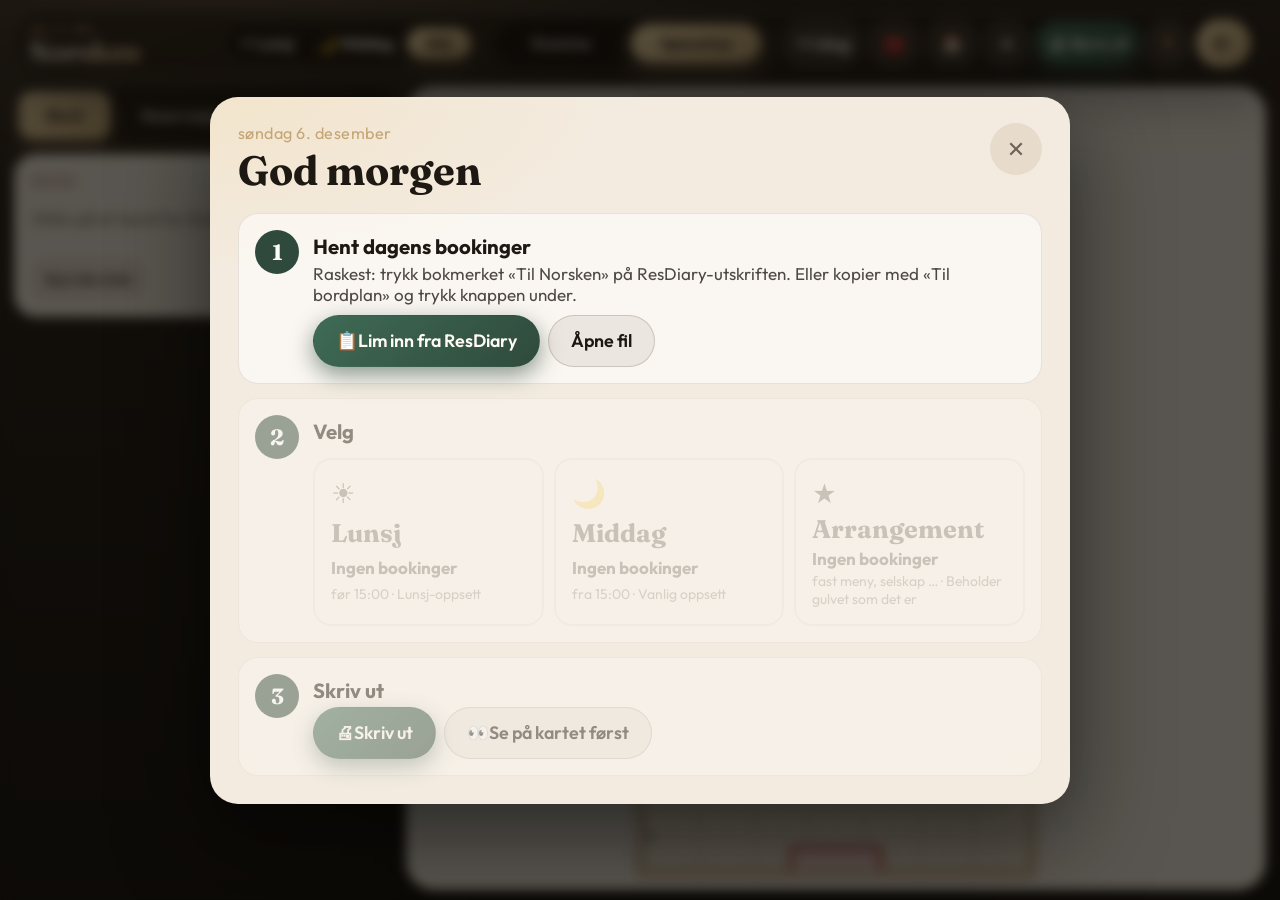
==== commit fea1ec4d: "New look: Lunsj · Middag · Arrangement, «I dag», one-click import - New bookmark «Til Norsken»: one " ====
--- a/extension/index.html
+++ b/extension/index.html
@@ -25,14 +25,17 @@
       </div>
       <header class="topbar">
         <div class="brand">
-          <p class="kicker" data-i18n="kicker">Spisestua · oppsett</p>
+          <p class="kicker" id="today-date">I dag</p>
           <h1>Norsken</h1>
         </div>
+        <nav class="shift-switch" id="shift-switch" aria-label="Del av dagen"></nav>
         <nav class="room-switch" aria-label="Rom">
           <button type="button" class="room-tab" data-room="domino">Domino</button>
           <button type="button" class="room-tab" data-room="spisestua">Spisestua</button>
         </nav>
         <div class="topbar-actions">
+          <button type="button" class="chip big today-btn" id="today-btn" aria-haspopup="dialog" aria-controls="today">☀ <span id="today-btn-text">I dag</span></button>
+          <button type="button" class="chip big tools-btn" id="tools-btn" aria-pressed="false">🧰 <span id="tools-btn-text">Verktøy</span></button>
           <button type="button" class="chip big" id="house-btn" aria-haspopup="dialog" aria-controls="house">🏠 <span id="house-btn-text">Norsken</span></button>
           <button type="button" class="chip big" id="mine-btn" aria-haspopup="dialog" aria-controls="mine-panel">★ <span id="mine-btn-text">Oppsett</span></button>
           <span class="print-group">
@@ -48,16 +51,56 @@
 
       <!-- Mine oppsett: lagrede bordoppsett -->
       <div class="settings-backdrop" id="mine-backdrop" hidden></div>
+      <div class="today" id="today" role="dialog" aria-modal="true" aria-labelledby="today-title" hidden>
+        <div class="today-card">
+          <div class="today-head">
+            <div>
+              <p class="kicker" id="today-kicker"></p>
+              <h2 id="today-title">God dag</h2>
+            </div>
+            <button type="button" class="icon-btn settings-close" id="today-close" aria-label="Lukk">✕</button>
+          </div>
+          <ol class="today-steps">
+            <li class="today-step" id="today-step-1">
+              <span class="step-num">1</span>
+              <div class="step-body">
+                <p class="step-title" id="today-s1-title">Hent dagens bookinger</p>
+                <p class="step-note" id="today-s1-note"></p>
+                <div class="step-actions">
+                  <button type="button" class="chip big primary" id="today-paste">📋 <span id="today-paste-text">Lim inn fra ResDiary</span></button>
+                  <label class="chip big">
+                    <input type="file" id="today-file" accept=".csv,.txt,text/csv,text/plain" hidden />
+                    <span id="today-file-text">Åpne fil</span>
+                  </label>
+                </div>
+              </div>
+            </li>
+            <li class="today-step" id="today-step-2">
+              <span class="step-num">2</span>
+              <div class="step-body">
+                <p class="step-title" id="today-s2-title">Velg</p>
+                <div class="today-shifts" id="today-shifts"></div>
+              </div>
+            </li>
+            <li class="today-step" id="today-step-3">
+              <span class="step-num">3</span>
+              <div class="step-body">
+                <p class="step-title" id="today-s3-title">Skriv ut</p>
+                <div class="step-actions">
+                  <button type="button" class="chip big primary" id="today-print">🖨 <span id="today-print-text">Skriv ut</span></button>
+                  <button type="button" class="chip big" id="today-look">👀 <span id="today-look-text">Se på kartet først</span></button>
+                </div>
+              </div>
+            </li>
+          </ol>
+        </div>
+      </div>
       <div class="house" id="house" role="dialog" aria-modal="true" aria-labelledby="house-title" hidden>
         <div class="house-card">
           <div class="house-head">
-            <div>
-              <p class="kicker" id="house-kicker">Norsken</p>
-              <h2 id="house-title">Hvor er det folk i dag?</h2>
-            </div>
+            <h2 id="house-title">Norsken</h2>
             <button type="button" class="icon-btn settings-close" id="house-close" aria-label="Lukk">✕</button>
           </div>
-          <div class="house-times" id="house-times"></div>
           <div class="house-body">
             <svg class="house-map" id="house-map" viewBox="190 690 1360 670" role="img" aria-label="Kart over Norsken"></svg>
             <div class="house-side" id="house-side"></div>
--- a/extension/styles.css
+++ b/extension/styles.css
@@ -3130,3 +3130,349 @@
   content: " ⠿";
   opacity: 0.6;
 }
+
+/* =====================================================================
+   The new look (2026-11-21): shift switch, «I dag», tools
+   ===================================================================== */
+
+/* top bar: date · Lunsj / Middag / Arrangement · the rest */
+.topbar .brand h1 {
+  font-size: 1.9rem;
+  line-height: 1;
+}
+.topbar #today-date {
+  text-transform: none;
+  letter-spacing: 0.04em;
+  font-size: 0.82rem;
+}
+.shift-switch {
+  display: flex;
+  gap: 4px;
+  padding: 5px;
+  border-radius: 999px;
+  background: rgba(0, 0, 0, 0.35);
+  border: 1px solid var(--glass-line, rgba(255, 255, 255, 0.12));
+}
+.shift-tab {
+  display: grid;
+  justify-items: center;
+  gap: 1px;
+  min-width: 96px;
+  padding: 7px 16px;
+  border: 0;
+  border-radius: 999px;
+  background: transparent;
+  color: var(--cream, #f6efe3);
+  font: inherit;
+  cursor: pointer;
+  transition: background 0.18s, color 0.18s, transform 0.18s;
+}
+.shift-tab:hover {
+  background: rgba(255, 255, 255, 0.08);
+}
+.shift-tab .st-name {
+  font-weight: 700;
+  font-size: 1rem;
+  white-space: nowrap;
+}
+.shift-tab .st-count {
+  font-size: 0.74rem;
+  opacity: 0.75;
+}
+.shift-tab.on {
+  background: linear-gradient(135deg, #f1d9a8, #c4a574);
+  color: #20180f;
+  box-shadow: 0 6px 18px rgba(196, 165, 116, 0.35);
+}
+.shift-tab.all {
+  min-width: 64px;
+}
+.today-btn {
+  font-weight: 700;
+}
+.tools-btn.active {
+  background: rgba(241, 217, 168, 0.25);
+  border-color: #f1d9a8;
+}
+/* narrower screens: the small buttons show only their icon */
+@media (max-width: 1599px) {
+  .topbar-actions #house-btn-text,
+  .topbar-actions #tools-btn-text,
+  .topbar-actions #mine-btn-text,
+  .topbar-actions #settings-btn-text {
+    display: none;
+  }
+  .topbar-actions .chip.big:not(.primary):not(.today-btn) {
+    padding-left: 14px;
+    padding-right: 14px;
+  }
+}
+
+/* tools off: no store / plates column, the map gets the room */
+body.tools-off .board > .tray {
+  display: none !important;
+}
+@media (min-width: 1100px) and (min-height: 620px) {
+  body.tools-off .board {
+    grid-template-columns: minmax(300px, 380px) minmax(0, 1fr) !important;
+  }
+}
+
+/* ★ part of an arrangement */
+.g-star {
+  margin-left: 6px;
+  padding: 0 4px;
+  border: 0;
+  background: transparent;
+  color: inherit;
+  opacity: 0.35;
+  font-size: 1rem;
+  line-height: 1;
+  cursor: pointer;
+  vertical-align: middle;
+}
+.g-star.on {
+  opacity: 1;
+  color: #d39b2a;
+}
+
+/* «I dag»: the start screen */
+.today {
+  position: fixed;
+  inset: 0;
+  z-index: 125;
+  display: grid;
+  place-items: center;
+  padding: 16px;
+  background: rgba(10, 8, 6, 0.66);
+  backdrop-filter: blur(6px);
+  -webkit-backdrop-filter: blur(6px);
+}
+.today[hidden] {
+  display: none;
+}
+.today-card {
+  width: min(860px, 100%);
+  max-height: calc(100vh - 32px);
+  overflow-y: auto;
+  padding: 26px 28px 28px;
+  border-radius: 28px;
+  background:
+    radial-gradient(600px 260px at 0% 0%, rgba(241, 217, 168, 0.35), transparent 70%),
+    var(--paper);
+  color: var(--ink);
+  box-shadow: 0 30px 90px rgba(0, 0, 0, 0.55);
+}
+.today-head {
+  display: flex;
+  justify-content: space-between;
+  align-items: flex-start;
+  gap: 12px;
+}
+.today-head .kicker {
+  text-transform: none;
+  letter-spacing: 0.03em;
+  font-size: 0.95rem;
+}
+.today-head h2 {
+  margin: 2px 0 0;
+  font-family: Fraunces, Georgia, serif;
+  font-size: 2.4rem;
+}
+.today-steps {
+  list-style: none;
+  margin: 18px 0 0;
+  padding: 0;
+  display: grid;
+  gap: 14px;
+}
+.today-step {
+  display: grid;
+  grid-template-columns: 44px minmax(0, 1fr);
+  gap: 14px;
+  padding: 16px;
+  border-radius: 20px;
+  background: rgba(255, 255, 255, 0.55);
+  border: 1px solid rgba(60, 40, 20, 0.1);
+}
+.today-step.off {
+  opacity: 0.45;
+  pointer-events: none;
+}
+.step-num {
+  display: grid;
+  place-items: center;
+  width: 44px;
+  height: 44px;
+  border-radius: 50%;
+  background: #2f4a3c;
+  color: #fff;
+  font-family: Fraunces, Georgia, serif;
+  font-size: 1.3rem;
+  font-weight: 700;
+}
+.today-step.done .step-num {
+  background: #2f7a4f;
+}
+.today-step.done .step-num::after {
+  content: "";
+}
+.step-title {
+  margin: 4px 0 4px;
+  font-size: 1.2rem;
+  font-weight: 700;
+}
+.step-note {
+  margin: 0 0 10px;
+  opacity: 0.78;
+}
+.step-actions {
+  display: flex;
+  flex-wrap: wrap;
+  gap: 8px;
+}
+.today-shifts {
+  display: grid;
+  grid-template-columns: repeat(3, minmax(0, 1fr));
+  gap: 10px;
+  margin-top: 6px;
+}
+@media (max-width: 700px) {
+  .today-shifts {
+    grid-template-columns: 1fr;
+  }
+}
+.shift-card {
+  display: grid;
+  justify-items: start;
+  gap: 3px;
+  padding: 16px;
+  border-radius: 18px;
+  border: 2px solid rgba(60, 40, 20, 0.14);
+  background: #fffaf2;
+  color: var(--ink);
+  font: inherit;
+  text-align: left;
+  cursor: pointer;
+  transition: transform 0.15s, box-shadow 0.15s, border-color 0.15s;
+}
+.shift-card:hover:not(:disabled) {
+  transform: translateY(-2px);
+  border-color: #c4a574;
+  box-shadow: 0 10px 24px rgba(60, 40, 20, 0.15);
+}
+.shift-card.on {
+  border-color: #2f4a3c;
+  background: #eef4ef;
+}
+.shift-card:disabled {
+  opacity: 0.45;
+  cursor: default;
+}
+.shift-card .sc-icon {
+  font-size: 1.6rem;
+}
+.shift-card .sc-name {
+  font-family: Fraunces, Georgia, serif;
+  font-size: 1.5rem;
+  font-weight: 700;
+}
+.shift-card .sc-count {
+  font-weight: 700;
+}
+.shift-card .sc-note {
+  font-size: 0.82rem;
+  opacity: 0.7;
+}
+
+/* the start screen's light buttons */
+.today-card .chip:not(.primary) {
+  background: rgba(60, 40, 20, 0.07);
+  color: var(--ink);
+  border: 1px solid rgba(60, 40, 20, 0.18);
+}
+
+/* one row in the top bar on a laptop too */
+.topbar {
+  flex-wrap: nowrap;
+}
+.topbar .topbar-actions {
+  flex-wrap: nowrap;
+  gap: 6px;
+}
+@media (max-width: 1599px) {
+  .topbar {
+    gap: 10px;
+    padding: 10px 14px;
+  }
+  .topbar .brand h1 {
+    font-size: 1.6rem;
+  }
+  .shift-tab {
+    min-width: 0;
+    padding: 6px 12px;
+  }
+  .shift-tab .st-name {
+    font-size: 0.92rem;
+  }
+  .topbar .room-switch .room-tab {
+    min-height: 40px;
+    padding: 6px 14px;
+    font-size: 0.92rem;
+  }
+  .topbar-actions .chip.big {
+    min-height: 44px;
+    padding: 8px 12px;
+  }
+  .print-chairs .pc-text {
+    display: none;
+  }
+}
+/* phones and small tablets: wrap again */
+@media (max-width: 1099px) {
+  .topbar,
+  .topbar .topbar-actions {
+    flex-wrap: wrap;
+  }
+  .shift-switch {
+    order: 5;
+    width: 100%;
+    justify-content: space-between;
+  }
+  .shift-tab {
+    flex: 1 1 0;
+  }
+}
+.topbar .chip,
+.topbar .room-tab,
+.topbar #today-date {
+  white-space: nowrap;
+}
+.topbar .brand {
+  min-width: 0;
+  flex: 0 1 auto;
+}
+@media (max-width: 1599px) {
+  .topbar #today-date {
+    font-size: 0.72rem;
+  }
+  .topbar .room-switch {
+    padding: 4px;
+  }
+  .topbar .room-switch .room-tab {
+    padding: 6px 12px;
+    min-height: 38px;
+  }
+  .shift-switch {
+    padding: 4px;
+  }
+  .shift-tab {
+    padding: 5px 10px;
+  }
+  .topbar-actions .chip.big {
+    padding: 8px 11px;
+  }
+}
+.topbar .brand {
+  flex: 0 0 auto;
+}
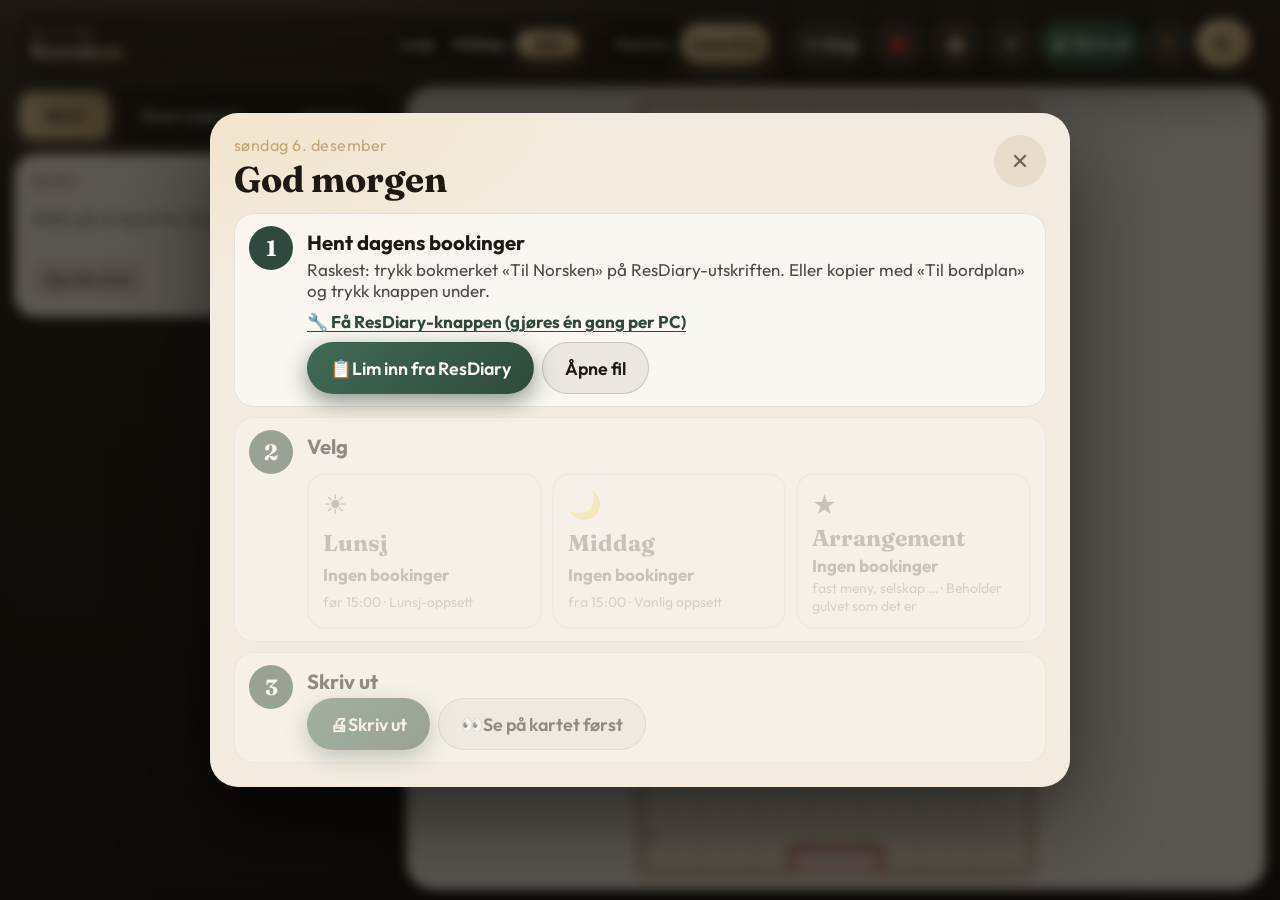
==== commit d6a31acb: "ResDiary button you drag up – no code to copy - New page bokmerke.html on the website: show the book" ====
--- a/extension/index.html
+++ b/extension/index.html
@@ -66,6 +66,7 @@
               <div class="step-body">
                 <p class="step-title" id="today-s1-title">Hent dagens bookinger</p>
                 <p class="step-note" id="today-s1-note"></p>
+                <a class="step-link" id="today-setup" href="https://uwu6967.github.io/norsken/bokmerke.html" target="_blank" rel="noopener">🔧 <span id="today-setup-text">Få ResDiary-knappen (gjøres én gang)</span></a>
                 <div class="step-actions">
                   <button type="button" class="chip big primary" id="today-paste">📋 <span id="today-paste-text">Lim inn fra ResDiary</span></button>
                   <label class="chip big">
--- a/extension/styles.css
+++ b/extension/styles.css
@@ -3476,3 +3476,145 @@
 .topbar .brand {
   flex: 0 0 auto;
 }
+.shift-tab.combo .st-name {
+  font-size: 0.86rem;
+}
+/* the combined card on an event day: first, full width */
+.shift-card.wide {
+  grid-column: 1 / -1;
+  grid-template-columns: auto 1fr;
+  column-gap: 14px;
+  align-items: center;
+  border-color: #c4a574;
+  background: linear-gradient(135deg, #fff6e2, #fffaf2);
+}
+.shift-card.wide .sc-icon {
+  grid-row: 1 / span 4;
+  font-size: 2.2rem;
+}
+.shift-card .sc-badge {
+  justify-self: start;
+  padding: 2px 10px;
+  border-radius: 999px;
+  background: #2f4a3c;
+  color: #fff;
+  font-size: 0.72rem;
+  font-weight: 700;
+  letter-spacing: 0.04em;
+}
+.shift-card {
+  padding: 12px 14px;
+}
+.shift-card .sc-name {
+  font-size: 1.35rem;
+}
+.today-card {
+  padding: 22px 24px 24px;
+}
+.today-head h2 {
+  font-size: 2.1rem;
+}
+.today-steps {
+  margin-top: 12px;
+  gap: 10px;
+}
+.today-step {
+  padding: 12px 14px;
+}
+/* laptop: the shift tabs drop the icons and the word «pers» */
+@media (max-width: 1599px) {
+  .shift-tab .st-icon,
+  .shift-tab .st-word {
+    display: none;
+  }
+  .shift-tab {
+    padding: 5px 9px;
+  }
+  .topbar .room-switch .room-tab {
+    padding: 6px 10px;
+  }
+}
+@media (max-width: 1599px) {
+  .topbar .room-switch .room-tab {
+    min-width: 0;
+  }
+}
+/* the small buttons keep only their icon until the screen is very wide */
+@media (max-width: 2099px) {
+  .topbar-actions #house-btn-text,
+  .topbar-actions #tools-btn-text,
+  .topbar-actions #mine-btn-text,
+  .topbar-actions #settings-btn-text {
+    display: none;
+  }
+}
+@media (max-width: 1365px) {
+  .topbar {
+    gap: 6px;
+    padding: 8px 10px;
+  }
+  .topbar .brand h1 {
+    font-size: 1.35rem;
+  }
+  .shift-tab {
+    padding: 4px 7px;
+  }
+  .shift-tab .st-name {
+    font-size: 0.86rem;
+  }
+  .topbar-actions {
+    gap: 4px;
+  }
+  .topbar-actions .chip.big {
+    padding: 7px 9px;
+  }
+  .topbar .room-switch .room-tab {
+    padding: 5px 9px;
+    font-size: 0.86rem;
+  }
+}
+@media (min-width: 1600px) and (max-width: 1799px) {
+  .shift-tab .st-icon,
+  .shift-tab .st-word {
+    display: none;
+  }
+}
+/* small laptops: the shift tabs get their own row */
+@media (max-width: 1279px) {
+  .topbar,
+  .topbar .topbar-actions {
+    flex-wrap: wrap;
+  }
+  .shift-switch {
+    order: 5;
+    width: 100%;
+    justify-content: space-between;
+  }
+  .shift-tab {
+    flex: 1 1 0;
+  }
+}
+@media (min-width: 1600px) and (max-width: 1799px) {
+  .shift-tab {
+    min-width: 0;
+    padding: 5px 10px;
+  }
+  .topbar .room-switch .room-tab {
+    min-width: 0;
+    padding: 6px 14px;
+  }
+  .topbar-actions .chip.big {
+    padding: 8px 12px;
+  }
+  .print-chairs .pc-text {
+    display: none;
+  }
+}
+.step-link {
+  display: inline-block;
+  margin: 0 0 10px;
+  color: #2f4a3c;
+  font-weight: 700;
+  text-decoration: underline;
+  text-underline-offset: 3px;
+}
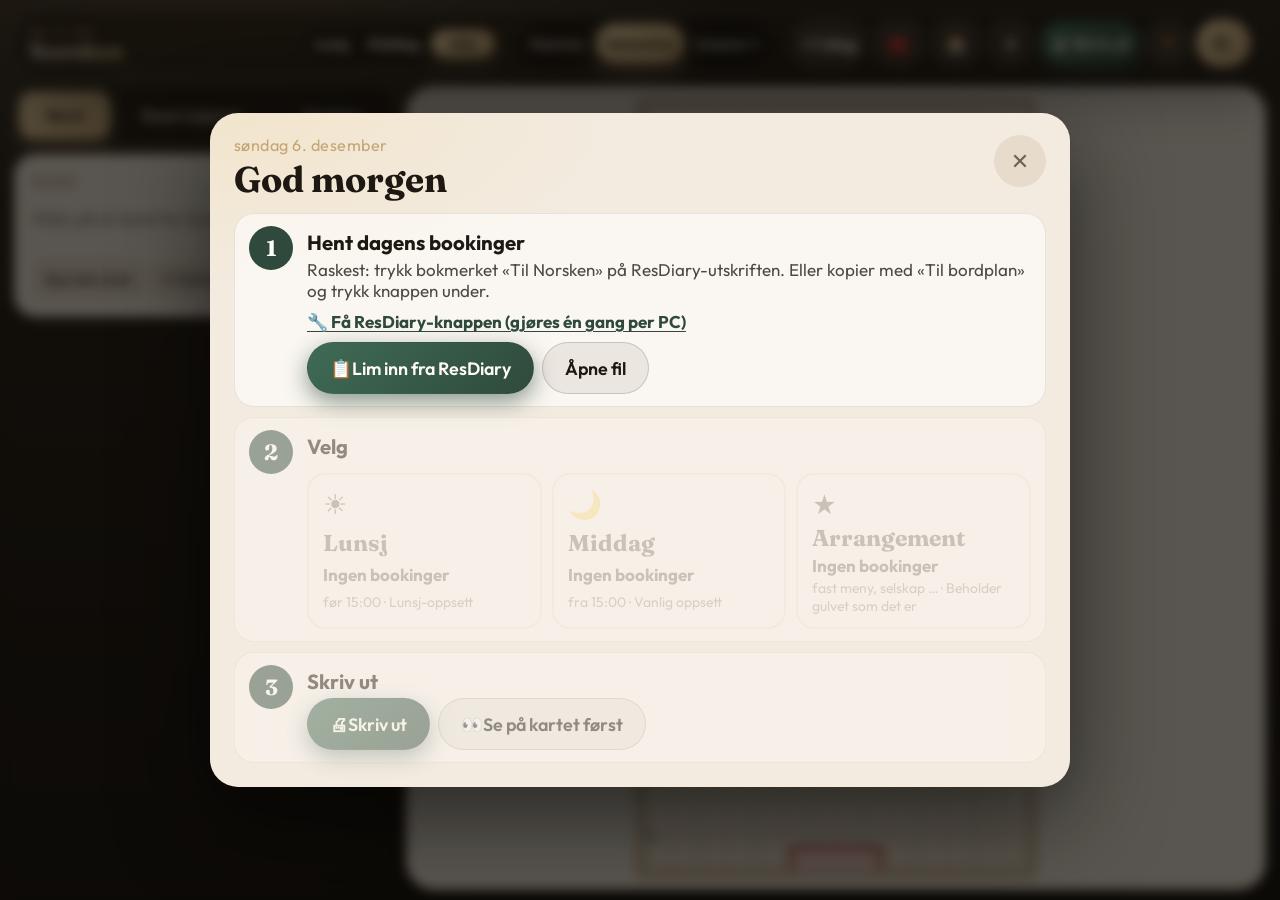
==== commit ee3538fb: "Table maps for the rooms «innover», drawn on the phone - Every room where guests sit (Bar, Toddy, Ar" ====
--- a/extension/index.html
+++ b/extension/index.html
@@ -32,6 +32,7 @@
         <nav class="room-switch" aria-label="Rom">
           <button type="button" class="room-tab" data-room="domino">Domino</button>
           <button type="button" class="room-tab" data-room="spisestua">Spisestua</button>
+          <button type="button" class="room-tab innover" id="room-innover" aria-haspopup="dialog">Innover ▾</button>
         </nav>
         <div class="topbar-actions">
           <button type="button" class="chip big today-btn" id="today-btn" aria-haspopup="dialog" aria-controls="today">☀ <span id="today-btn-text">I dag</span></button>
@@ -134,6 +135,9 @@
           <ul class="mine-list" id="mine-list"></ul>
         </section>
         <section class="set-group">
+          <p class="set-title" id="maps-title">Bordkart for salongene</p>
+          <p class="set-note" id="maps-note">Har du tegnet bordene innover på mobilen? Send dem til PC-en med en lenke. Ingen gjestenavn er med.</p>
+          <button type="button" class="chip big preset-row" id="maps-send">📤 Send bordkart</button>
           <p class="set-title" id="mine-move-title">Til en annen PC</p>
           <p class="set-note" id="mine-move-note">Last ned oppsettene som en fil, og åpne fila på den andre PC-en (nettsiden, utvidelsen eller jobb-PC-en).</p>
           <div class="set-pair">
@@ -197,6 +201,8 @@
 
 
 
+      <div class="rig-head" id="rig-head" hidden></div>
+      <div class="rig-panel" id="rig-panel" hidden></div>
       <div class="board">
         <aside class="leftcol" id="leftcol">
           <div class="tabs" role="tablist" aria-label="Verktøy">
@@ -227,6 +233,7 @@
             <p class="kicker" id="drawer-empty-title">Bord</p>
             <p id="drawer-empty-text">Klikk på et bord for å endre det.</p>
             <button type="button" class="nudge wide chairs-toggle" id="chairs-toggle">Skjul alle stoler</button>
+            <button type="button" class="nudge wide rig-open" id="rig-open">✏️ Flytt bord (stor skjerm)</button>
           </aside>
           </div>
           <div class="tab-pane" data-pane="book" hidden>
--- a/extension/styles.css
+++ b/extension/styles.css
@@ -3618,3 +3618,189 @@
   text-decoration: underline;
   text-underline-offset: 3px;
 }
+
+/* =====================================================================
+   Rooms «innover» and the room editor «✏️ Flytt bord» (2026-11-21)
+   ===================================================================== */
+/* in a salon the dinner tools are not needed */
+body.salon #tab-book,
+body.salon #tab-marks,
+body.salon .shift-switch,
+body.salon .today-btn {
+  display: none !important;
+}
+.room-tab.innover {
+  min-width: 0;
+}
+.room-tab.innover.on {
+  background: linear-gradient(135deg, #f1d9a8, #c4a574);
+  color: #20180f;
+}
+#room .table.fixed::after {
+  content: "🔒";
+  position: absolute;
+  bottom: -6px;
+  right: -6px;
+  font-size: 12px;
+  line-height: 1;
+}
+.house-go {
+  margin: 0 0 12px;
+  white-space: normal;
+  text-align: left;
+}
+
+/* the editor: the room fills the screen, big buttons at the bottom, nothing scrolls */
+body.rig {
+  overflow: hidden;
+  overscroll-behavior: none;
+}
+body.rig .topbar,
+body.rig .board > .leftcol,
+body.rig .board > .tray,
+body.rig .update-bar,
+body.rig .callouts {
+  display: none !important;
+}
+body.rig .board {
+  display: block !important;
+  padding: 0;
+  margin: 0;
+}
+body.rig .board > .stage {
+  position: fixed;
+  left: 0;
+  right: 0;
+  top: var(--rig-head, 56px);
+  bottom: var(--rig-panel, 200px);
+  padding: 8px !important;
+  display: flex !important;
+  align-items: center;
+  justify-content: center;
+  background: transparent;
+  border: 0;
+  box-shadow: none;
+  overflow: hidden;
+}
+body.rig .room-wrap {
+  display: flex;
+  justify-content: center;
+  width: 100%;
+}
+.rig-head,
+.rig-panel {
+  position: fixed;
+  left: 0;
+  right: 0;
+  z-index: 90;
+  display: flex;
+  gap: 8px;
+  padding: 8px 10px;
+  background: rgba(26, 21, 16, 0.96);
+  color: var(--cream, #f6efe3);
+  border-color: rgba(241, 217, 168, 0.25);
+}
+.rig-head[hidden],
+.rig-panel[hidden] {
+  display: none;
+}
+.rig-head {
+  top: 0;
+  align-items: center;
+  border-bottom: 1px solid;
+  padding-top: calc(8px + env(safe-area-inset-top));
+}
+.rig-head .rig-name {
+  flex: 1 1 auto;
+  min-width: 0;
+  overflow: hidden;
+  text-overflow: ellipsis;
+  white-space: nowrap;
+  text-align: center;
+  font-family: Fraunces, Georgia, serif;
+  font-size: 1.15rem;
+}
+.rig-panel {
+  bottom: 0;
+  flex-direction: column;
+  max-height: 46vh;
+  overflow-y: auto;
+  border-top: 1px solid;
+  padding-bottom: calc(10px + env(safe-area-inset-bottom));
+}
+.rig-title {
+  margin: 2px 2px 0;
+  font-weight: 700;
+}
+.rig-title small {
+  display: block;
+  font-weight: 400;
+  opacity: 0.75;
+}
+.rig-row {
+  display: flex;
+  align-items: center;
+  gap: 8px;
+}
+.rig-row.wrap {
+  flex-wrap: wrap;
+}
+.rig-row.arrows .rig-btn {
+  flex: 1 1 0;
+}
+.rig-label {
+  min-width: 64px;
+  opacity: 0.85;
+}
+.rig-val {
+  min-width: 70px;
+  text-align: center;
+  font-family: Fraunces, Georgia, serif;
+  font-size: 1.35rem;
+}
+.rig-btn {
+  min-height: 46px;
+  padding: 8px 14px;
+  border-radius: 14px;
+  border: 1px solid rgba(241, 217, 168, 0.35);
+  background: rgba(255, 255, 255, 0.07);
+  color: inherit;
+  font: inherit;
+  font-weight: 700;
+  cursor: pointer;
+  touch-action: manipulation;
+}
+.rig-btn.big {
+  min-width: 56px;
+  font-size: 1.3rem;
+}
+.rig-btn.wide {
+  flex: 1 1 auto;
+}
+.rig-btn.primary {
+  background: #2f7a4f;
+  border-color: #2f7a4f;
+  color: #fff;
+}
+.rig-btn.danger {
+  border-color: #c0573f;
+  color: #ffb4a3;
+}
+.rig-btn.on {
+  background: rgba(241, 217, 168, 0.3);
+  border-color: #f1d9a8;
+}
+.rig-btn:disabled {
+  opacity: 0.35;
+}
+body.rig #room .table {
+  touch-action: none;
+}
+.rig-open {
+  margin-top: 8px;
+}
+/* in the editor the bottom is full of buttons: messages show at the top */
+body.rig #toast {
+  top: calc(var(--rig-head, 56px) + 8px);
+  bottom: auto;
+}
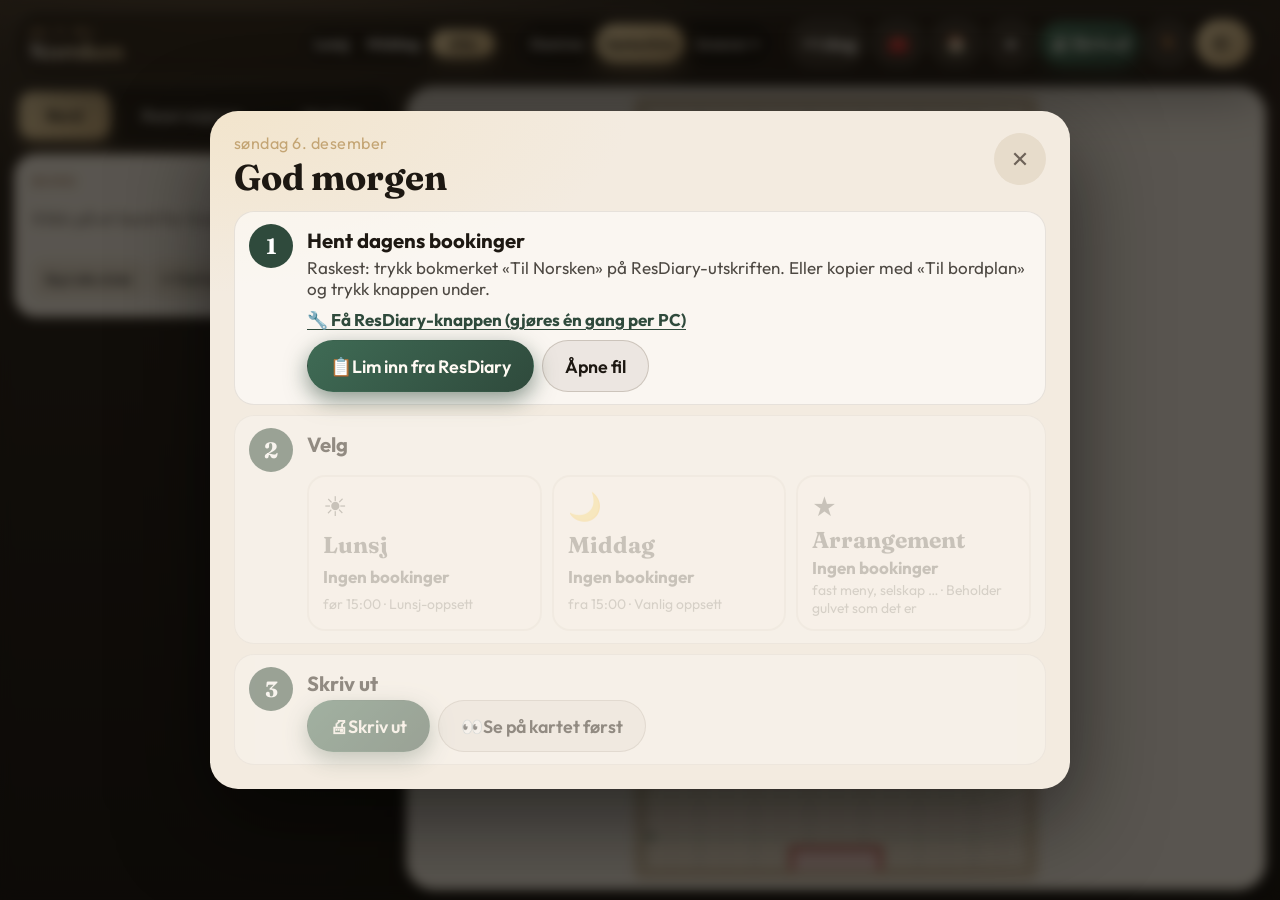
==== commit da7d2402: "🥂 Aperitiff: a place in the salons before the pling - «☀ I dag» has a new switch «🥂 Aperitiff før pl" ====
--- a/extension/index.html
+++ b/extension/index.html
@@ -81,6 +81,7 @@
               <span class="step-num">2</span>
               <div class="step-body">
                 <p class="step-title" id="today-s2-title">Velg</p>
+                <div class="today-apero" id="today-apero"></div>
                 <div class="today-shifts" id="today-shifts"></div>
               </div>
             </li>
@@ -260,6 +261,7 @@
         <p class="set-title" id="res-tables-title">Bordene</p>
         <p class="brush-note" id="res-move-note" hidden></p>
         <ul class="res-tables" id="res-tables"></ul>
+        <div class="res-apero" id="res-apero"></div>
       </section>
           </div>
           <div class="tab-pane" data-pane="marks" hidden>
--- a/extension/styles.css
+++ b/extension/styles.css
@@ -3804,3 +3804,115 @@
   top: calc(var(--rig-head, 56px) + 8px);
   bottom: auto;
 }
+/* 8. the editor on a wide screen: the map sits between the top line and the buttons */
+body.rig .board > .stage {
+  height: auto !important;
+  min-height: 0 !important;
+}
+/* 14. the editor's buttons never wrap; the rows do */
+.rig-btn {
+  white-space: nowrap;
+}
+.rig-row {
+  flex-wrap: wrap;
+}
+.rig-head .rig-btn {
+  padding: 8px 11px;
+}
+@media (max-width: 480px) {
+  .rig-head .rig-word {
+    display: none;
+  }
+  .rig-head .rig-name {
+    font-size: 1.05rem;
+  }
+}
+
+/* 🥂 Aperitiff */
+.today-apero {
+  margin: 4px 0 10px;
+}
+.apero-row {
+  display: flex;
+  flex-wrap: wrap;
+  align-items: center;
+  gap: 8px;
+}
+.apero-toggle {
+  display: inline-flex;
+  align-items: center;
+  gap: 8px;
+  min-height: 46px;
+  padding: 8px 16px;
+  border-radius: 999px;
+  border: 2px solid rgba(60, 40, 20, 0.2);
+  background: #fffaf2;
+  color: var(--ink);
+  font: inherit;
+  font-weight: 700;
+  cursor: pointer;
+}
+.apero-toggle.on {
+  border-color: #c4a574;
+  background: #fff0d4;
+}
+.apero-pling {
+  display: inline-flex;
+  align-items: center;
+  gap: 6px;
+}
+.today-card .apero-pling .rig-btn {
+  min-height: 40px;
+  min-width: 40px;
+  color: var(--ink);
+  background: rgba(60, 40, 20, 0.07);
+  border-color: rgba(60, 40, 20, 0.2);
+}
+.apero-who {
+  display: inline-flex;
+  gap: 6px;
+  flex-wrap: wrap;
+}
+.today-card .apero-who .chip.active,
+.res-apero .chip.active {
+  background: var(--pine, #2f4a3c);
+  color: #fff;
+}
+.res-apero {
+  margin-top: 14px;
+}
+.apero-actions {
+  display: flex;
+  flex-wrap: wrap;
+  gap: 6px;
+  margin: 4px 0 8px;
+}
+.apero-list {
+  list-style: none;
+  margin: 0;
+  padding: 0;
+  display: grid;
+  gap: 6px;
+}
+.apero-item {
+  display: flex;
+  flex-wrap: wrap;
+  align-items: center;
+  gap: 6px;
+  padding: 8px 10px;
+  border-radius: 12px;
+  background: rgba(255, 255, 255, 0.6);
+  border: 1px solid rgba(60, 40, 20, 0.12);
+}
+.apero-item.none {
+  border-style: dashed;
+  opacity: 0.85;
+}
+.apero-item select {
+  margin-left: auto;
+  max-width: 100%;
+  min-height: 40px;
+  font: inherit;
+  border-radius: 10px;
+  padding: 4px 8px;
+}
